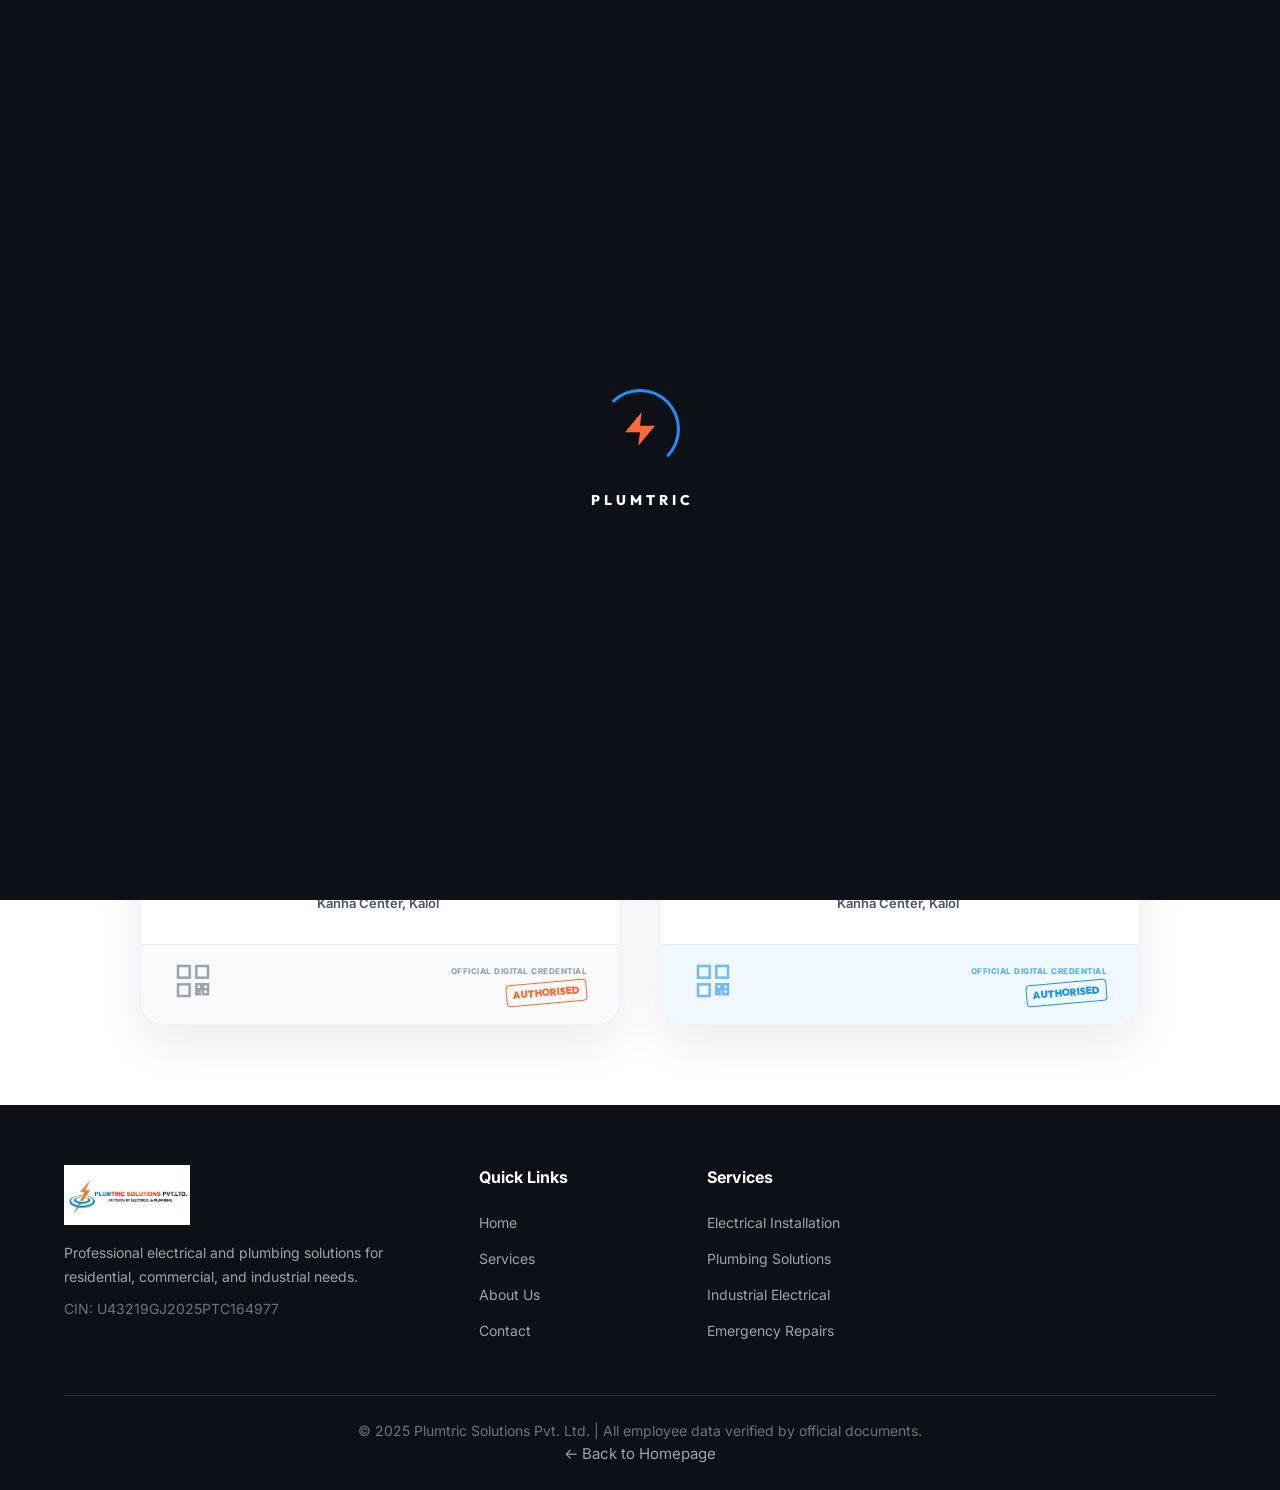
==== profiles.html @ e757a5fe "first commit" ====
<!DOCTYPE html>
<html lang="en">

<head>
    <meta charset="UTF-8">
    <meta name="viewport" content="width=device-width, initial-scale=1.0">
    <title>Team Digital Profiles | Plumtric Solutions Pvt. Ltd.</title>
    <link rel="preconnect" href="https://fonts.googleapis.com">
    <link rel="preconnect" href="https://fonts.gstatic.com" crossorigin>
    <link
        href="https://fonts.googleapis.com/css2?family=Inter:wght@300;400;500;600;700;800&family=Outfit:wght@400;500;600;700;800&display=swap"
        rel="stylesheet">
    <link rel="stylesheet" href="styles.css">
</head>

<body>
    <!-- Site Loader -->
    <div id="loader" class="loader-wrapper">
        <div class="loader-content">
            <div class="loader-circle"></div>
            <div class="loader-bolt">
                <svg width="40" height="40" viewBox="0 0 24 24" fill="currentColor">
                    <path d="M13 2L3 14h9l-1 8 10-12h-9l1-8z" />
                </svg>
            </div>
            <div class="loader-text">PLUMTRIC</div>
        </div>
    </div>

    <!-- Navigation -->
    <nav class="navbar" id="navbar">
        <div class="nav-container">
            <a href="index.html" class="nav-logo">
                <img src="img4.jpeg" alt="Plumtric Solutions Logo" class="logo-img">
            </a>
            <ul class="nav-menu" id="nav-menu">
                <li><a href="index.html#home" class="nav-link">Home</a></li>
                <li><a href="index.html#services" class="nav-link">Services</a></li>
                <li><a href="index.html#about" class="nav-link">About</a></li>
                <li><a href="profiles.html" class="nav-link active">Team</a></li>
                <li><a href="index.html#contact" class="nav-link">Contact</a></li>
            </ul>
            <a href="tel:+919316808696" class="nav-cta">
                <svg width="16" height="16" viewBox="0 0 24 24" fill="none" stroke="currentColor" stroke-width="2.5"
                    stroke-linecap="round" stroke-linejoin="round">
                    <path
                        d="M22 16.92v3a2 2 0 0 1-2.18 2 19.79 19.79 0 0 1-8.63-3.07 19.5 19.5 0 0 1-6-6 19.79 19.79 0 0 1-3.07-8.67A2 2 0 0 1 4.11 2h3a2 2 0 0 1 2 1.72 12.84 12.84 0 0 0 .7 2.81 2 2 0 0 1-.45 2.11L8.09 9.91a16 16 0 0 0 6 6l1.27-1.27a2 2 0 0 1 2.11-.45 12.84 12.84 0 0 0 2.81.7A2 2 0 0 1 22 16.92z">
                    </path>
                </svg>
                Call Now
            </a>
            <button class="nav-toggle" id="nav-toggle" aria-label="Toggle navigation">
                <span></span>
                <span></span>
                <span></span>
            </button>
        </div>
    </nav>

    <!-- Profile Header -->
    <section class="profiles-hero">
        <div class="container">
            <div class="section-header">
                <span class="section-tag">Trust & Excellence</span>
                <h1 class="section-title">Verified <span class="highlight">Expert</span> Profiles</h1>
                <p class="section-desc">Comprehensive digital credentials of our project leads and supervisors. Every
                    profile is backed by official certification and real-time site assignment.</p>
            </div>
        </div>
    </section>

    <!-- Profiles Content -->
    <section class="profiles-section">
        <div class="container">
            <div class="id-card-container">

                <!-- Digital ID Card 1: Bharat Bhai Solanki -->
                <div class="id-card" data-aos="fade-up">
                    <div class="id-card-header">
                        <div class="id-brand">
                            <img src="img4.jpeg" alt="Logo" class="id-logo">
                            <div class="id-brand-text">PLUMTRIC SOLUTIONS PVT. LTD.</div>
                        </div>
                        <div class="id-badge">VERIFIED LEAD</div>
                    </div>

                    <div class="id-card-body">
                        <div class="id-photo-area">
                            <div class="id-photo-placeholder">
                                <svg width="80" height="80" viewBox="0 0 24 24" fill="none" stroke="currentColor"
                                    stroke-width="1">
                                    <path d="M20 21v-2a4 4 0 0 0-4-4H8a4 4 0 0 0-4 4v2" />
                                    <circle cx="12" cy="7" r="4" />
                                </svg>
                            </div>
                            <div class="id-site-status">
                                <span class="pulse-dot"></span>
                                ON-SITE
                            </div>
                        </div>

                        <div class="id-details">
                            <div class="id-name">Bharat Bhai Solanki</div>
                            <div class="id-designation">ELECTRICAL PROJECTS SITE INCHARGE</div>

                            <div class="id-specs">
                                <div class="spec-row">
                                    <span class="spec-label">E.I No:</span>
                                    <span class="spec-value highlight-value">008/E02/SDM/09/25</span>
                                </div>
                                <div class="spec-row">
                                    <span class="spec-label">Contact:</span>
                                    <span class="spec-value">+91 99090 94999</span>
                                </div>
                                <div class="spec-row">
                                    <span class="spec-label">Address:</span>
                                    <span class="spec-value">125, Shivasish Park, Halol, 389350</span>
                                </div>
                                <div class="spec-row active-site-row">
                                    <span class="spec-label">Current Site:</span>
                                    <span class="spec-value">Kanha Center, Kalol</span>
                                </div>
                            </div>
                        </div>
                    </div>

                    <div class="id-card-footer">
                        <div class="id-qr-placeholder">
                            <svg width="40" height="40" viewBox="0 0 24 24" fill="none" stroke="currentColor"
                                stroke-width="1.5">
                                <rect x="3" y="3" width="7" height="7" />
                                <rect x="14" y="3" width="7" height="7" />
                                <rect x="3" y="14" width="7" height="7" />
                                <path d="M14 14h3v3h-3zM18 17h3v3h-3zM14 18h2v2h-2zM18 14h3v3h-3z" />
                            </svg>
                        </div>
                        <div class="id-auth">
                            <span class="auth-text">OFFICIAL DIGITAL CREDENTIAL</span>
                            <div class="auth-stamp">AUTHORISED</div>
                        </div>
                    </div>
                </div>

                <!-- Digital ID Card 2: Rajubhai Rathava -->
                <div class="id-card" data-aos="fade-up" data-aos-delay="100">
                    <div class="id-card-header header-blue">
                        <div class="id-brand">
                            <img src="img4.jpeg" alt="Logo" class="id-logo">
                            <div class="id-brand-text">PLUMTRIC SOLUTIONS PVT. LTD.</div>
                        </div>
                        <div class="id-badge badge-blue">CERTIFIED SUPERVISOR</div>
                    </div>

                    <div class="id-card-body">
                        <div class="id-photo-area">
                            <div class="id-photo-placeholder photo-blue">
                                <svg width="80" height="80" viewBox="0 0 24 24" fill="none" stroke="currentColor"
                                    stroke-width="1">
                                    <path d="M20 21v-2a4 4 0 0 0-4-4H8a4 4 0 0 0-4 4v2" />
                                    <circle cx="12" cy="7" r="4" />
                                </svg>
                            </div>
                            <div class="id-site-status status-blue">
                                <span class="pulse-dot"></span>
                                ON-SITE
                            </div>
                        </div>

                        <div class="id-details">
                            <div class="id-name">Rajubhai Rathava</div>
                            <div class="id-designation">ELECTRICAL SUPERVISOR</div>

                            <div class="id-specs">
                                <div class="spec-row">
                                    <span class="spec-label">E.I No:</span>
                                    <span class="spec-value highlight-value-blue">008/E03/GEP/01/26</span>
                                </div>
                                <div class="spec-row">
                                    <span class="spec-label">Contact:</span>
                                    <span class="spec-value">+91 90993 89085</span>
                                </div>
                                <div class="spec-row">
                                    <span class="spec-label">Address:</span>
                                    <span class="spec-value">Vavdi, DhanKuva, Halol, 389350</span>
                                </div>
                                <div class="spec-row active-site-row">
                                    <span class="spec-label">Current Site:</span>
                                    <span class="spec-value">Kanha Center, Kalol</span>
                                </div>
                            </div>
                        </div>
                    </div>

                    <div class="id-card-footer footer-blue">
                        <div class="id-qr-placeholder qr-blue">
                            <svg width="40" height="40" viewBox="0 0 24 24" fill="none" stroke="currentColor"
                                stroke-width="1.5">
                                <rect x="3" y="3" width="7" height="7" />
                                <rect x="14" y="3" width="7" height="7" />
                                <rect x="3" y="14" width="7" height="7" />
                                <path d="M14 14h3v3h-3zM18 17h3v3h-3zM14 18h2v2h-2zM18 14h3v3h-3z" />
                            </svg>
                        </div>
                        <div class="id-auth">
                            <span class="auth-text text-blue">OFFICIAL DIGITAL CREDENTIAL</span>
                            <div class="auth-stamp stamp-blue">AUTHORISED</div>
                        </div>
                    </div>
                </div>

            </div>
        </div>
    </section>

    <!-- Footer -->
    <footer class="footer">
        <div class="container">
            <div class="footer-content">
                <div class="footer-brand">
                    <img src="img1.jpeg" alt="Plumtric Solutions" class="footer-logo">
                    <p>Professional electrical and plumbing solutions for residential, commercial, and industrial needs.
                    </p>
                    <p class="footer-cin">CIN: U43219GJ2025PTC164977</p>
                </div>
                <div class="footer-links">
                    <h4>Quick Links</h4>
                    <ul>
                        <li><a href="index.html#home">Home</a></li>
                        <li><a href="index.html#services">Services</a></li>
                        <li><a href="index.html#about">About Us</a></li>
                        <li><a href="index.html#contact">Contact</a></li>
                    </ul>
                </div>
                <div class="footer-services">
                    <h4>Services</h4>
                    <ul>
                        <li><a href="index.html#services">Electrical Installation</a></li>
                        <li><a href="index.html#services">Plumbing Solutions</a></li>
                        <li><a href="index.html#services">Industrial Electrical</a></li>
                        <li><a href="index.html#services">Emergency Repairs</a></li>
                    </ul>
                </div>
            </div>
            <div class="footer-bottom">
                <p>© 2025 Plumtric Solutions Pvt. Ltd. | All employee data verified by official documents.</p>
                <div class="footer-back">
                    <a href="index.html">← Back to Homepage</a>
                </div>
            </div>
        </div>
    </footer>

    <script src="script.js"></script>
</body>

</html>
---- styles.css ----
/* ================================================
   PLUMTRIC SOLUTIONS - PROFESSIONAL LANDING PAGE
   Modern, Minimal, Premium Design
   ================================================ */

/* CSS Variables */
:root {
    /* Brand Colors */
    --primary-orange: #FF6B35;
    --primary-orange-dark: #E55A25;
    --primary-blue: #1E90FF;
    --primary-blue-dark: #0066CC;
    --primary-gradient: linear-gradient(135deg, #FF6B35 0%, #FF8C42 100%);
    --blue-gradient: linear-gradient(135deg, #1E90FF 0%, #00BFFF 100%);

    /* Neutral Colors */
    --dark: #0D1117;
    --dark-light: #161B22;
    --gray-900: #1F2937;
    --gray-800: #374151;
    --gray-700: #4B5563;
    --gray-600: #6B7280;
    --gray-400: #9CA3AF;
    --gray-200: #E5E7EB;
    --gray-100: #F3F4F6;
    --white: #FFFFFF;

    /* Typography */
    --font-primary: 'Outfit', sans-serif;
    --font-secondary: 'Inter', sans-serif;

    /* Spacing */
    --section-padding: clamp(60px, 10vw, 100px) 0;
    --container-padding: 0 clamp(16px, 5vw, 24px);

    /* Effects */
    --shadow-sm: 0 2px 4px rgba(0, 0, 0, 0.05);
    --shadow-md: 0 4px 20px rgba(0, 0, 0, 0.1);
    --shadow-lg: 0 10px 40px rgba(0, 0, 0, 0.15);
    --shadow-glow-orange: 0 0 40px rgba(255, 107, 53, 0.3);
    --shadow-glow-blue: 0 0 40px rgba(30, 144, 255, 0.3);

    /* Transitions */
    --transition-fast: 0.2s ease;
    --transition-normal: 0.3s ease;
    --transition-slow: 0.5s ease;

    /* Border Radius */
    --radius-sm: 8px;
    --radius-md: 12px;
    --radius-lg: 20px;
    --radius-xl: 30px;
}

/* Reset & Base */
*,
*::before,
*::after {
    margin: 0;
    padding: 0;
    box-sizing: border-box;
}

html {
    scroll-behavior: smooth;
    scroll-padding-top: 90px;
}

body {
    font-family: var(--font-secondary);
    font-size: clamp(15px, 1.1vw, 16px);
    line-height: 1.6;
    color: var(--gray-800);
    background-color: var(--white);
    overflow-x: hidden;
}

a {
    text-decoration: none;
    color: inherit;
    transition: var(--transition-normal);
}

ul {
    list-style: none;
}

img {
    max-width: 100%;
    height: auto;
    display: block;
}

.container {
    max-width: 1200px;
    margin: 0 auto;
    padding: var(--container-padding);
}

/* ================================================
   NAVIGATION
   ================================================ */
.navbar {
    position: fixed;
    top: 0;
    left: 0;
    right: 0;
    z-index: 1000;
    padding: clamp(12px, 2vw, 20px) 0;
    background: rgba(255, 255, 255, 0.85);
    backdrop-filter: blur(20px);
    -webkit-backdrop-filter: blur(20px);
    border-bottom: 1px solid rgba(0, 0, 0, 0.05);
    transition: all 0.4s cubic-bezier(0.4, 0, 0.2, 1);
}

.navbar.scrolled {
    padding: 10px 0;
    background: rgba(255, 255, 255, 0.98);
    box-shadow: var(--shadow-md);
}

.nav-container {
    max-width: 1200px;
    margin: 0 auto;
    padding: 0 clamp(16px, 4vw, 32px);
    display: flex;
    align-items: center;
    justify-content: space-between;
}

.nav-logo {
    display: flex;
    align-items: center;
    z-index: 1001;
    /* Stay above mobile menu */
}

.logo-img {
    height: clamp(32px, 5vw, 48px);
    width: auto;
    object-fit: contain;
    transition: var(--transition-normal);
}

.nav-menu {
    display: flex;
    align-items: center;
    gap: 4px;
}

.nav-link {
    padding: 8px 18px;
    font-weight: 500;
    font-size: 15px;
    color: var(--gray-700);
    border-radius: var(--radius-xl);
    transition: all 0.3s ease;
    position: relative;
}

.nav-link:hover,
.nav-link.active {
    color: var(--primary-orange);
    background: rgba(255, 107, 53, 0.08);
}

.nav-cta {
    display: flex;
    align-items: center;
    gap: 8px;
    padding: 12px 24px;
    background: var(--primary-gradient);
    color: var(--white);
    font-weight: 600;
    font-size: 14px;
    border-radius: var(--radius-xl);
    box-shadow: var(--shadow-glow-orange);
    transition: all 0.3s cubic-bezier(0.4, 0, 0.2, 1);
}

.nav-cta:hover {
    transform: translateY(-2px);
    box-shadow: 0 10px 25px rgba(255, 107, 53, 0.4);
}

.nav-toggle {
    display: none;
    flex-direction: column;
    justify-content: center;
    align-items: center;
    width: 40px;
    height: 40px;
    background: var(--gray-100);
    border: none;
    border-radius: var(--radius-sm);
    cursor: pointer;
    z-index: 1001;
    transition: var(--transition-normal);
}

.nav-toggle span {
    width: 20px;
    height: 2px;
    background: var(--gray-800);
    margin: 2.5px 0;
    border-radius: 2px;
    transition: all 0.3s ease;
}

/* ================================================
   HERO SECTION
   ================================================ */
.hero {
    position: relative;
    min-height: clamp(600px, 90vh, 1000px);
    display: flex;
    align-items: center;
    padding: clamp(100px, 15vh, 160px) 0 clamp(60px, 10vh, 100px);
    background: linear-gradient(135deg, #FAFBFC 0%, #F0F4F8 50%, #E8EEF4 100%);
    overflow: hidden;
}

.hero-bg-overlay {
    position: absolute;
    top: 0;
    left: 0;
    right: 0;
    bottom: 0;
    background:
        radial-gradient(circle at 20% 50%, rgba(255, 107, 53, 0.08) 0%, transparent 50%),
        radial-gradient(circle at 80% 30%, rgba(30, 144, 255, 0.08) 0%, transparent 50%);
    pointer-events: none;
}

.hero-particles {
    position: absolute;
    top: 0;
    left: 0;
    right: 0;
    bottom: 0;
    pointer-events: none;
}

.hero-content {
    position: relative;
    flex: 1;
    max-width: 600px;
    padding: 0 24px;
    z-index: 2;
}

.hero-badge {
    display: inline-flex;
    align-items: center;
    gap: 8px;
    padding: 8px 16px;
    background: rgba(255, 107, 53, 0.1);
    color: var(--primary-orange);
    font-size: 13px;
    font-weight: 600;
    border-radius: var(--radius-xl);
    margin-bottom: 24px;
    animation: fadeInUp 0.6s ease;
}

.badge-icon {
    font-size: 16px;
}

.hero-title {
    font-family: var(--font-primary);
    font-size: clamp(2.2rem, 6vw, 4rem);
    font-weight: 800;
    line-height: 1.1;
    color: var(--gray-900);
    margin-bottom: clamp(16px, 3vw, 24px);
    animation: fadeInUp 0.6s ease 0.1s backwards;
}

.title-gradient {
    background: var(--primary-gradient);
    -webkit-background-clip: text;
    -webkit-text-fill-color: transparent;
    background-clip: text;
}

.title-gradient-blue {
    background: var(--blue-gradient);
    -webkit-background-clip: text;
    -webkit-text-fill-color: transparent;
    background-clip: text;
}

.hero-subtitle {
    font-size: clamp(16px, 1.8vw, 18px);
    color: var(--gray-600);
    margin-bottom: clamp(24px, 4vw, 32px);
    animation: fadeInUp 0.6s ease 0.2s backwards;
}

.hero-cta-group {
    display: flex;
    flex-wrap: wrap;
    gap: 16px;
    margin-bottom: 48px;
    animation: fadeInUp 0.6s ease 0.3s backwards;
}

/* Buttons */
.btn {
    display: inline-flex;
    align-items: center;
    justify-content: center;
    gap: 10px;
    padding: 16px 32px;
    font-family: var(--font-secondary);
    font-size: 15px;
    font-weight: 600;
    border-radius: var(--radius-xl);
    border: none;
    cursor: pointer;
    transition: var(--transition-normal);
    position: relative;
    overflow: hidden;
}

.btn-primary {
    background: var(--primary-gradient);
    color: var(--white);
    box-shadow: var(--shadow-glow-orange);
}

.btn-primary:hover {
    transform: translateY(-3px);
    box-shadow: 0 12px 40px rgba(255, 107, 53, 0.4);
}

.btn-secondary {
    background: var(--white);
    color: var(--gray-800);
    border: 2px solid var(--gray-200);
    position: relative;
}

.btn-secondary:hover {
    border-color: var(--primary-orange);
    color: var(--primary-orange);
}

.pulse-ring {
    position: absolute;
    left: 16px;
    width: 10px;
    height: 10px;
    background: #22C55E;
    border-radius: 50%;
}

.pulse-ring::before {
    content: '';
    position: absolute;
    inset: -4px;
    border: 2px solid #22C55E;
    border-radius: 50%;
    animation: pulse 2s infinite;
}

.btn-arrow {
    transition: var(--transition-normal);
}

.btn:hover .btn-arrow {
    transform: translateX(4px);
}

.btn-white {
    background: var(--white);
    color: var(--gray-900);
    font-weight: 600;
}

.btn-white:hover {
    background: var(--gray-100);
    transform: translateY(-2px);
}

.btn-whatsapp {
    background: #25D366;
    color: var(--white);
}

.btn-whatsapp:hover {
    background: #20BD5A;
    transform: translateY(-2px);
}

.btn-full {
    width: 100%;
}

/* Hero Stats */
.hero-stats {
    display: flex;
    align-items: center;
    gap: 24px;
    animation: fadeInUp 0.6s ease 0.4s backwards;
}

.stat-item {
    text-align: center;
}

.stat-number {
    display: block;
    font-family: var(--font-primary);
    font-size: 32px;
    font-weight: 700;
    color: var(--gray-900);
}

.stat-label {
    display: block;
    font-size: 13px;
    color: var(--gray-600);
    margin-top: 4px;
}

.stat-divider {
    width: 1px;
    height: 40px;
    background: var(--gray-300);
}

/* Hero Visual */
.hero-visual {
    position: relative;
    flex: 1;
    display: flex;
    justify-content: center;
    align-items: center;
    padding: 0 24px;
    z-index: 2;
}

.hero-image-wrapper {
    position: relative;
    border-radius: var(--radius-lg);
    overflow: hidden;
    box-shadow: var(--shadow-lg);
    animation: fadeInRight 0.8s ease 0.3s backwards;
}

.hero-image {
    width: 100%;
    max-width: 500px;
    border-radius: var(--radius-lg);
}

.floating-card {
    position: absolute;
    display: flex;
    align-items: center;
    gap: 10px;
    padding: 12px 20px;
    background: var(--white);
    border-radius: var(--radius-md);
    box-shadow: var(--shadow-lg);
    font-size: 14px;
    font-weight: 600;
    color: var(--gray-800);
    animation: float 3s ease-in-out infinite;
}

.floating-card.card-1 {
    top: 20%;
    left: -40px;
    animation-delay: 0s;
}

.floating-card.card-2 {
    bottom: 20%;
    right: -40px;
    animation-delay: 1.5s;
}

.card-icon {
    font-size: 20px;
}

/* Scroll Indicator */
.scroll-indicator {
    position: absolute;
    bottom: 40px;
    left: 50%;
    transform: translateX(-50%);
    display: flex;
    flex-direction: column;
    align-items: center;
    gap: 8px;
    font-size: 12px;
    color: var(--gray-500);
    text-transform: uppercase;
    letter-spacing: 2px;
    animation: bounce 2s infinite;
}

.scroll-line {
    width: 1px;
    height: 30px;
    background: linear-gradient(to bottom, var(--gray-400), transparent);
}

/* ================================================
   SECTIONS COMMON
   ================================================ */
.section-header {
    text-align: center;
    max-width: 600px;
    margin: 0 auto 60px;
}

.section-tag {
    display: inline-block;
    padding: 8px 16px;
    background: rgba(255, 107, 53, 0.1);
    color: var(--primary-orange);
    font-size: 13px;
    font-weight: 600;
    border-radius: var(--radius-xl);
    margin-bottom: 16px;
}

.section-title {
    font-family: var(--font-primary);
    font-size: clamp(1.8rem, 5vw, 2.75rem);
    font-weight: 700;
    color: var(--gray-900);
    margin-bottom: clamp(12px, 2vw, 16px);
}

.highlight {
    background: var(--primary-gradient);
    -webkit-background-clip: text;
    -webkit-text-fill-color: transparent;
    background-clip: text;
}

.highlight-blue {
    background: var(--blue-gradient);
    -webkit-background-clip: text;
    -webkit-text-fill-color: transparent;
    background-clip: text;
}

.section-desc {
    font-size: 17px;
    color: var(--gray-600);
}

/* ================================================
   SERVICES SECTION
   ================================================ */
.services {
    padding: var(--section-padding);
    background: var(--white);
}

.services-grid {
    display: grid;
    grid-template-columns: repeat(auto-fit, minmax(clamp(280px, 30vw, 340px), 1fr));
    gap: clamp(16px, 3vw, 24px);
}

.service-card {
    padding: 32px;
    background: var(--white);
    border: 1px solid var(--gray-200);
    border-radius: var(--radius-lg);
    transition: var(--transition-normal);
    position: relative;
    overflow: hidden;
}

.service-card::before {
    content: '';
    position: absolute;
    top: 0;
    left: 0;
    right: 0;
    height: 4px;
    background: var(--primary-gradient);
    transform: scaleX(0);
    transform-origin: left;
    transition: var(--transition-normal);
}

.service-card:hover {
    transform: translateY(-8px);
    box-shadow: var(--shadow-lg);
    border-color: transparent;
}

.service-card:hover::before {
    transform: scaleX(1);
}

.service-icon {
    width: 70px;
    height: 70px;
    display: flex;
    align-items: center;
    justify-content: center;
    border-radius: var(--radius-md);
    margin-bottom: 24px;
}

.service-icon.electrical {
    background: linear-gradient(135deg, rgba(255, 107, 53, 0.15), rgba(255, 140, 66, 0.1));
    color: var(--primary-orange);
}

.service-icon.plumbing {
    background: linear-gradient(135deg, rgba(30, 144, 255, 0.15), rgba(0, 191, 255, 0.1));
    color: var(--primary-blue);
}

.service-card h3 {
    font-family: var(--font-primary);
    font-size: 22px;
    font-weight: 700;
    color: var(--gray-900);
    margin-bottom: 12px;
}

.service-card>p {
    font-size: 15px;
    color: var(--gray-600);
    margin-bottom: 20px;
}

.service-features {
    padding-top: 16px;
    border-top: 1px solid var(--gray-200);
}

.service-features li {
    position: relative;
    padding-left: 24px;
    font-size: 14px;
    color: var(--gray-700);
    margin-bottom: 8px;
}

.service-features li::before {
    content: '✓';
    position: absolute;
    left: 0;
    color: #22C55E;
    font-weight: 700;
}

/* ================================================
   ABOUT SECTION
   ================================================ */
.about {
    padding: var(--section-padding);
    background: linear-gradient(135deg, #F8FAFC 0%, #F1F5F9 100%);
}

.about-grid {
    display: grid;
    grid-template-columns: repeat(auto-fit, minmax(clamp(300px, 45vw, 600px), 1fr));
    gap: clamp(40px, 8vw, 80px);
    align-items: center;
}

.about-content .section-tag,
.about-content .section-title {
    text-align: left;
}

.about-text {
    font-size: 16px;
    color: var(--gray-600);
    margin-bottom: 32px;
}

.about-features {
    display: grid;
    grid-template-columns: 1fr 1fr;
    gap: 20px;
    margin-bottom: 32px;
}

.feature {
    display: flex;
    gap: 16px;
    padding: 16px;
    background: var(--white);
    border-radius: var(--radius-md);
    box-shadow: var(--shadow-sm);
    transition: var(--transition-normal);
}

.feature:hover {
    transform: translateY(-4px);
    box-shadow: var(--shadow-md);
}

.feature-icon {
    font-size: 28px;
    flex-shrink: 0;
}

.feature-text h4 {
    font-size: 15px;
    font-weight: 700;
    color: var(--gray-900);
    margin-bottom: 4px;
}

.feature-text p {
    font-size: 13px;
    color: var(--gray-600);
}

.about-visual {
    position: relative;
}

.about-image-wrapper {
    position: relative;
    border-radius: var(--radius-lg);
    overflow: hidden;
    box-shadow: var(--shadow-lg);
}

.about-image {
    width: 100%;
    border-radius: var(--radius-lg);
}

.experience-badge {
    position: absolute;
    bottom: -20px;
    left: -20px;
    display: flex;
    flex-direction: column;
    align-items: center;
    justify-content: center;
    width: 120px;
    height: 120px;
    background: var(--primary-gradient);
    color: var(--white);
    border-radius: 50%;
    box-shadow: var(--shadow-glow-orange);
    text-align: center;
}

.exp-number {
    font-family: var(--font-primary);
    font-size: 36px;
    font-weight: 800;
    line-height: 1;
}

.exp-text {
    font-size: 12px;
    font-weight: 500;
    line-height: 1.3;
    margin-top: 4px;
}

/* ================================================
   WHY US SECTION
   ================================================ */
.why-us {
    padding: var(--section-padding);
    background: var(--dark);
    color: var(--white);
}

.why-us .section-tag {
    background: rgba(255, 107, 53, 0.2);
}

.why-us .section-title {
    color: var(--white);
}

.why-us .section-desc {
    color: var(--gray-400);
}

.why-us-grid {
    display: grid;
    grid-template-columns: repeat(auto-fit, minmax(clamp(240px, 20vw, 260px), 1fr));
    gap: clamp(16px, 3vw, 24px);
}

.why-card {
    padding: 32px;
    background: rgba(255, 255, 255, 0.05);
    border: 1px solid rgba(255, 255, 255, 0.1);
    border-radius: var(--radius-lg);
    transition: var(--transition-normal);
}

.why-card:hover {
    background: rgba(255, 255, 255, 0.08);
    border-color: rgba(255, 107, 53, 0.3);
    transform: translateY(-4px);
}

.why-number {
    font-family: var(--font-primary);
    font-size: 48px;
    font-weight: 800;
    background: var(--primary-gradient);
    -webkit-background-clip: text;
    -webkit-text-fill-color: transparent;
    background-clip: text;
    margin-bottom: 16px;
}

.why-card h3 {
    font-size: 20px;
    font-weight: 700;
    margin-bottom: 12px;
}

.why-card p {
    font-size: 15px;
    color: var(--gray-400);
    line-height: 1.7;
}

/* ================================================
   CTA SECTION
   ================================================ */
.cta-section {
    padding: 80px 0;
    background: var(--primary-gradient);
    text-align: center;
}

.cta-content h2 {
    font-family: var(--font-primary);
    font-size: clamp(1.75rem, 3vw, 2.5rem);
    font-weight: 700;
    color: var(--white);
    margin-bottom: 12px;
}

.cta-content p {
    font-size: 18px;
    color: rgba(255, 255, 255, 0.9);
    margin-bottom: 32px;
}

.cta-buttons {
    display: flex;
    flex-wrap: wrap;
    gap: 16px;
    justify-content: center;
}

/* ================================================
   CONTACT SECTION
   ================================================ */
.contact {
    padding: var(--section-padding);
    background: var(--white);
}

.contact-grid {
    display: grid;
    grid-template-columns: 1fr 1fr;
    gap: 60px;
    align-items: start;
}

.contact-info .section-tag,
.contact-info .section-title {
    text-align: left;
}

.contact-text {
    font-size: 16px;
    color: var(--gray-600);
    margin-bottom: 32px;
}

.contact-details {
    display: flex;
    flex-direction: column;
    gap: 20px;
    margin-bottom: 32px;
}

.contact-item {
    display: flex;
    gap: 16px;
    align-items: flex-start;
}

.contact-icon {
    font-size: 24px;
    width: 50px;
    height: 50px;
    display: flex;
    align-items: center;
    justify-content: center;
    background: linear-gradient(135deg, rgba(255, 107, 53, 0.1), rgba(255, 140, 66, 0.05));
    border-radius: var(--radius-md);
    flex-shrink: 0;
}

.contact-item h4 {
    font-size: 14px;
    font-weight: 700;
    color: var(--gray-900);
    margin-bottom: 4px;
}

.contact-item p,
.contact-item a {
    font-size: 15px;
    color: var(--gray-600);
}

.contact-item a:hover {
    color: var(--primary-orange);
}

.company-badge {
    border-radius: var(--radius-md);
    overflow: hidden;
    box-shadow: var(--shadow-lg);
    background: var(--white);
    display: flex;
    justify-content: center;
    align-items: center;
    border: 1px solid var(--gray-200);
    max-width: 100%;
}

.company-card-img {
    width: 100%;
    height: auto;
    display: block;
    object-fit: contain;
    transition: var(--transition-normal);
}

.company-badge:hover .company-card-img {
    transform: scale(1.02);
}

/* Contact Form */
.contact-form-wrapper {
    padding: 40px;
    background: linear-gradient(135deg, #F8FAFC 0%, #F1F5F9 100%);
    border-radius: var(--radius-lg);
    border: 1px solid var(--gray-200);
}

.contact-form h3 {
    font-family: var(--font-primary);
    font-size: 24px;
    font-weight: 700;
    color: var(--gray-900);
    margin-bottom: 24px;
}

.form-group {
    margin-bottom: 20px;
}

.form-group input,
.form-group select,
.form-group textarea {
    width: 100%;
    padding: 16px 20px;
    font-family: var(--font-secondary);
    font-size: 15px;
    color: var(--gray-800);
    background: var(--white);
    border: 1px solid var(--gray-300);
    border-radius: var(--radius-md);
    transition: var(--transition-normal);
}

.form-group input:focus,
.form-group select:focus,
.form-group textarea:focus {
    outline: none;
    border-color: var(--primary-orange);
    box-shadow: 0 0 0 4px rgba(255, 107, 53, 0.1);
}

.form-group input::placeholder,
.form-group textarea::placeholder {
    color: var(--gray-500);
}

.form-group select {
    cursor: pointer;
    appearance: none;
    background-image: url("data:image/svg+xml,%3Csvg xmlns='http://www.w3.org/2000/svg' width='12' height='12' viewBox='0 0 12 12'%3E%3Cpath fill='%236B7280' d='M6 8L1 3h10z'/%3E%3C/svg%3E");
    background-repeat: no-repeat;
    background-position: right 16px center;
}

.form-group textarea {
    resize: vertical;
    min-height: 120px;
}

/* ================================================
   FOOTER
   ================================================ */
.footer {
    padding: 60px 0 0;
    background: var(--dark);
    color: var(--gray-400);
}

.footer-content {
    display: grid;
    grid-template-columns: 2fr 1fr 1fr 1.5fr;
    gap: 40px;
    padding-bottom: 40px;
    border-bottom: 1px solid rgba(255, 255, 255, 0.1);
}

.footer-logo {
    height: 60px;
    width: auto;
    margin-bottom: 16px;
}

.footer-brand p {
    font-size: 14px;
    line-height: 1.7;
    margin-bottom: 8px;
}

.footer-cin {
    font-size: 12px;
    color: var(--gray-600);
}

.footer-links h4,
.footer-services h4,
.footer-contact h4 {
    font-size: 16px;
    font-weight: 700;
    color: var(--white);
    margin-bottom: 20px;
}

.footer-links ul li,
.footer-services ul li {
    margin-bottom: 12px;
}

.footer-links a,
.footer-services a {
    font-size: 14px;
    color: var(--gray-400);
    transition: var(--transition-normal);
}

.footer-links a:hover,
.footer-services a:hover {
    color: var(--primary-orange);
}

.footer-contact p {
    font-size: 14px;
    margin-bottom: 12px;
}

.footer-contact a {
    color: var(--gray-400);
}

.footer-contact a:hover {
    color: var(--primary-orange);
}

.footer-bottom {
    padding: 24px 0;
    text-align: center;
}

.footer-bottom p {
    font-size: 14px;
    color: var(--gray-600);
}

/* ================================================
   MOBILE CALL BUTTON
   ================================================ */
.mobile-call-btn {
    position: fixed;
    bottom: 24px;
    right: 24px;
    width: 60px;
    height: 60px;
    background: var(--primary-gradient);
    color: var(--white);
    font-size: 24px;
    border-radius: 50%;
    display: flex;
    align-items: center;
    justify-content: center;
    box-shadow: var(--shadow-glow-orange);
    z-index: 999;
    transition: var(--transition-normal);
}

.mobile-call-btn:hover {
    transform: scale(1.1);
}

.call-pulse {
    position: absolute;
    inset: -6px;
    border: 2px solid var(--primary-orange);
    border-radius: 50%;
    animation: pulse 2s infinite;
}

/* ================================================
   ANIMATIONS
   ================================================ */
@keyframes fadeInUp {
    from {
        opacity: 0;
        transform: translateY(30px);
    }

    to {
        opacity: 1;
        transform: translateY(0);
    }
}

@keyframes fadeInRight {
    from {
        opacity: 0;
        transform: translateX(30px);
    }

    to {
        opacity: 1;
        transform: translateX(0);
    }
}

@keyframes float {

    0%,
    100% {
        transform: translateY(0);
    }

    50% {
        transform: translateY(-12px);
    }
}

@keyframes pulse {
    0% {
        transform: scale(1);
        opacity: 1;
    }

    100% {
        transform: scale(1.5);
        opacity: 0;
    }
}

@keyframes bounce {

    0%,
    20%,
    50%,
    80%,
    100% {
        transform: translateX(-50%) translateY(0);
    }

    40% {
        transform: translateX(-50%) translateY(-10px);
    }

    60% {
        transform: translateX(-50%) translateY(-5px);
    }
}

/* ================================================
   SITE LOADER
   ================================================ */
.loader-wrapper {
    position: fixed;
    top: 0;
    left: 0;
    width: 100%;
    height: 100%;
    background: var(--dark);
    display: flex;
    justify-content: center;
    align-items: center;
    z-index: 9999;
    transition: opacity 0.8s cubic-bezier(0.77, 0, 0.175, 1), visibility 0.8s;
}

.loader-wrapper.fade-out {
    opacity: 0;
    visibility: hidden;
}

.loader-content {
    position: relative;
    display: flex;
    flex-direction: column;
    align-items: center;
    gap: 20px;
}

.loader-circle {
    width: 80px;
    height: 80px;
    border: 3px solid transparent;
    border-top: 3px solid var(--primary-blue);
    border-right: 3px solid var(--primary-blue);
    border-radius: 50%;
    animation: loader-spin 1s linear infinite;
}

.loader-bolt {
    position: absolute;
    top: 20px;
    color: var(--primary-orange);
    animation: loader-pulse 1.5s ease-in-out infinite;
}

.loader-text {
    font-family: var(--font-primary);
    font-size: 14px;
    font-weight: 800;
    letter-spacing: 4px;
    color: var(--white);
    text-indent: 4px;
    /* offset the last letter's spacing */
}

@keyframes loader-spin {
    to {
        transform: rotate(360deg);
    }
}

@keyframes loader-pulse {

    0%,
    100% {
        transform: scale(1);
        opacity: 1;
        filter: drop-shadow(0 0 5px var(--primary-orange));
    }

    50% {
        transform: scale(1.15);
        opacity: 0.8;
        filter: drop_shadow(0 0 15px var(--primary-orange));
    }
}

/* ================================================
   PROFILES PAGE & DIGITAL ID CARDS
   ================================================ */
.profiles-hero {
    padding: clamp(120px, 15vh, 160px) 0 60px;
    background: linear-gradient(135deg, #F8FAFC 0%, #F1F5F9 100%);
    text-align: center;
}

.profiles-section {
    padding: 80px 0;
    background: var(--white);
}

.id-card-container {
    display: grid;
    grid-template-columns: repeat(auto-fit, minmax(350px, 1fr));
    gap: 40px;
    max-width: 1000px;
    margin: 0 auto;
}

.id-card {
    background: var(--white);
    border-radius: 24px;
    overflow: hidden;
    box-shadow: 0 20px 50px rgba(0, 0, 0, 0.08);
    border: 1px solid rgba(0, 0, 0, 0.05);
    transition: all 0.4s cubic-bezier(0.4, 0, 0.2, 1);
    position: relative;
}

.id-card:hover {
    transform: translateY(-12px);
    box-shadow: 0 30px 60px rgba(0, 0, 0, 0.12);
}

.id-card-header {
    background: var(--primary-orange);
    padding: 20px 24px;
    display: flex;
    justify-content: space-between;
    align-items: center;
    color: var(--white);
}

.id-card-header.header-blue {
    background: var(--primary-blue);
}

.id-brand {
    display: flex;
    align-items: center;
    gap: 12px;
}

.id-logo {
    height: 28px;
    width: auto;
    filter: brightness(0) invert(1);
}

.id-brand-text {
    font-family: var(--font-primary);
    font-size: 11px;
    font-weight: 800;
    letter-spacing: 1px;
}

.id-badge {
    font-size: 10px;
    font-weight: 700;
    padding: 4px 10px;
    background: rgba(255, 255, 255, 0.2);
    border-radius: 4px;
    letter-spacing: 0.5px;
}

.id-card-body {
    padding: 32px;
    display: flex;
    gap: 24px;
}

.id-photo-area {
    flex-shrink: 0;
    text-align: center;
}

.id-photo-placeholder {
    width: 120px;
    height: 140px;
    background: #F1F5F9;
    border-radius: 12px;
    display: flex;
    justify-content: center;
    align-items: center;
    color: var(--gray-400);
    border: 1px solid var(--gray-200);
    margin-bottom: 12px;
}

.id-photo-placeholder.photo-blue {
    background: #E0F2FE;
    color: var(--primary-blue);
    border-color: #BAE6FD;
}

.id-site-status {
    display: inline-flex;
    align-items: center;
    gap: 6px;
    font-size: 10px;
    font-weight: 800;
    color: #059669;
    background: #ECFDF5;
    padding: 4px 8px;
    border-radius: 4px;
}

.id-site-status.status-blue {
    color: var(--primary-blue-dark);
    background: #F0F9FF;
}

.pulse-dot {
    width: 6px;
    height: 6px;
    background: currentColor;
    border-radius: 50%;
    animation: simple-pulse 2s infinite;
}

@keyframes simple-pulse {
    0% {
        transform: scale(1);
        opacity: 1;
    }

    50% {
        transform: scale(1.5);
        opacity: 0.5;
    }

    100% {
        transform: scale(1);
        opacity: 1;
    }
}

.id-details {
    flex-grow: 1;
}

.id-name {
    font-family: var(--font-primary);
    font-size: 20px;
    font-weight: 800;
    color: var(--gray-900);
    margin-bottom: 4px;
    line-height: 1.2;
}

.id-designation {
    font-size: 11px;
    font-weight: 700;
    color: var(--gray-500);
    margin-bottom: 20px;
    letter-spacing: 0.5px;
    text-transform: uppercase;
}

.id-specs {
    display: flex;
    flex-direction: column;
    gap: 12px;
}

.spec-row {
    display: flex;
    flex-direction: column;
    gap: 2px;
}

.spec-label {
    font-size: 10px;
    font-weight: 700;
    color: var(--gray-400);
    text-transform: uppercase;
    letter-spacing: 0.5px;
}

.spec-value {
    font-size: 13px;
    font-weight: 600;
    color: var(--gray-700);
    line-height: 1.4;
}

.highlight-value {
    color: var(--primary-orange-dark);
}

.highlight-value-blue {
    color: var(--primary-blue-dark);
}

.active-site-row {
    padding-top: 8px;
    border-top: 1px dashed var(--gray-200);
}

.id-card-footer {
    padding: 16px 32px;
    background: #F8FAFC;
    border-top: 1px solid rgba(0, 0, 0, 0.05);
    display: flex;
    justify-content: space-between;
    align-items: center;
}

.id-card-footer.footer-blue {
    background: #F0F9FF;
}

.id-qr-placeholder {
    color: var(--gray-400);
}

.qr-blue {
    color: var(--primary-blue);
    opacity: 0.6;
}

.id-auth {
    text-align: right;
}

.auth-text {
    display: block;
    font-size: 8px;
    font-weight: 800;
    color: var(--gray-400);
    letter-spacing: 0.5px;
    margin-bottom: 2px;
}

.text-blue {
    color: var(--primary-blue);
    opacity: 0.7;
}

.auth-stamp {
    font-family: var(--font-primary);
    font-size: 10px;
    font-weight: 900;
    color: var(--primary-orange);
    border: 1.5px solid var(--primary-orange);
    padding: 2px 6px;
    display: inline-block;
    border-radius: 4px;
    transform: rotate(-5deg);
}

.stamp-blue {
    color: var(--primary-blue);
    border-color: var(--primary-blue);
}

/* Profiles Responsive */
@media (max-width: 768px) {
    .id-card-body {
        flex-direction: column;
        align-items: center;
        text-align: center;
    }

    .id-specs {
        align-items: center;
    }

    .spec-row {
        align-items: center;
    }
}

/* ================================================
   RESPONSIVE DESIGN
   ================================================ */
@media (max-width: 1024px) {
    .hero {
        flex-direction: column;
        padding: clamp(100px, 12vh, 140px) 0 40px;
        text-align: center;
        overflow: hidden;
    }

    .hero-content {
        max-width: 100%;
        text-align: center;
        margin-bottom: clamp(24px, 5vw, 40px);
    }

    .hero-cta-group {
        justify-content: center;
    }

    .hero-stats {
        justify-content: center;
    }

    .hero-visual {
        width: 100%;
        max-width: 500px;
        margin: 0 auto;
    }

    .floating-card {
        display: none;
        /* Hide floating cards on smaller screens to prevent overlap/overflow */
    }

    .about-grid {
        grid-template-columns: 1fr;
        gap: 40px;
    }

    .about-content .section-tag,
    .about-content .section-title {
        text-align: center;
    }

    .about-text {
        text-align: center;
    }

    .about-visual {
        order: -1;
    }

    .experience-badge {
        bottom: auto;
        top: -20px;
        right: -10px;
        left: auto;
    }

    .contact-grid {
        grid-template-columns: 1fr;
        gap: 32px;
    }

    .contact-info .section-tag,
    .contact-info .section-title {
        text-align: center;
    }

    .contact-text {
        text-align: center;
    }

    .footer-content {
        grid-template-columns: 1fr 1fr;
    }
}

@media (max-width: 991px) {
    .navbar {
        padding: 12px 0;
    }

    .nav-menu {
        position: fixed;
        top: 0;
        right: 0;
        width: 300px;
        height: 100vh;
        background: var(--white);
        flex-direction: column;
        justify-content: center;
        padding: 80px 40px;
        box-shadow: -10px 0 30px rgba(0, 0, 0, 0.1);
        transform: translateX(100%);
        visibility: hidden;
        transition: all 0.5s cubic-bezier(0.77, 0, 0.175, 1);
        z-index: 1000;
    }

    .nav-menu.active {
        transform: translateX(0);
        visibility: visible;
    }

    .nav-link {
        width: 100%;
        padding: 15px 0;
        font-size: 18px;
        font-weight: 600;
        border-radius: 0;
    }

    .nav-link:hover,
    .nav-link.active {
        background: transparent;
        padding-left: 10px;
    }

    .nav-cta {
        display: none;
    }

    .nav-toggle {
        display: flex;
    }

    .nav-toggle.active span:nth-child(1) {
        transform: rotate(45deg) translate(4px, 4px);
    }

    .nav-toggle.active span:nth-child(2) {
        opacity: 0;
        transform: translateX(-10px);
    }

    .nav-toggle.active span:nth-child(3) {
        transform: rotate(-45deg) translate(4px, -4px);
    }

    .mobile-menu-overlay {
        position: fixed;
        top: 0;
        left: 0;
        width: 100%;
        height: 100vh;
        background: rgba(13, 17, 23, 0.4);
        backdrop-filter: blur(4px);
        opacity: 0;
        visibility: hidden;
        transition: all 0.4s ease;
        z-index: 999;
    }

    .mobile-menu-overlay.active {
        opacity: 1;
        visibility: visible;
    }

    .hero-stats {
        flex-direction: column;
        gap: 16px;
    }

    .stat-divider {
        width: 60px;
        height: 1px;
    }

    .services-grid {
        grid-template-columns: 1fr;
        gap: 16px;
    }

    .about-features {
        grid-template-columns: 1fr;
        gap: 12px;
    }

    .footer-content {
        grid-template-columns: 1fr;
        text-align: center;
    }

    .footer-brand {
        display: flex;
        flex-direction: column;
        align-items: center;
    }

    .scroll-indicator {
        display: none;
    }
}

@media (max-width: 480px) {
    .hero-cta-group {
        flex-direction: column;
        width: 100%;
        gap: 12px;
    }

    .btn {
        width: 100%;
        justify-content: center;
    }

    .section-title {
        font-size: 1.75rem;
    }

    .service-card {
        padding: 24px;
    }

    .contact-form-wrapper {
        padding: 24px;
    }

    .cta-buttons {
        flex-direction: column;
    }
}
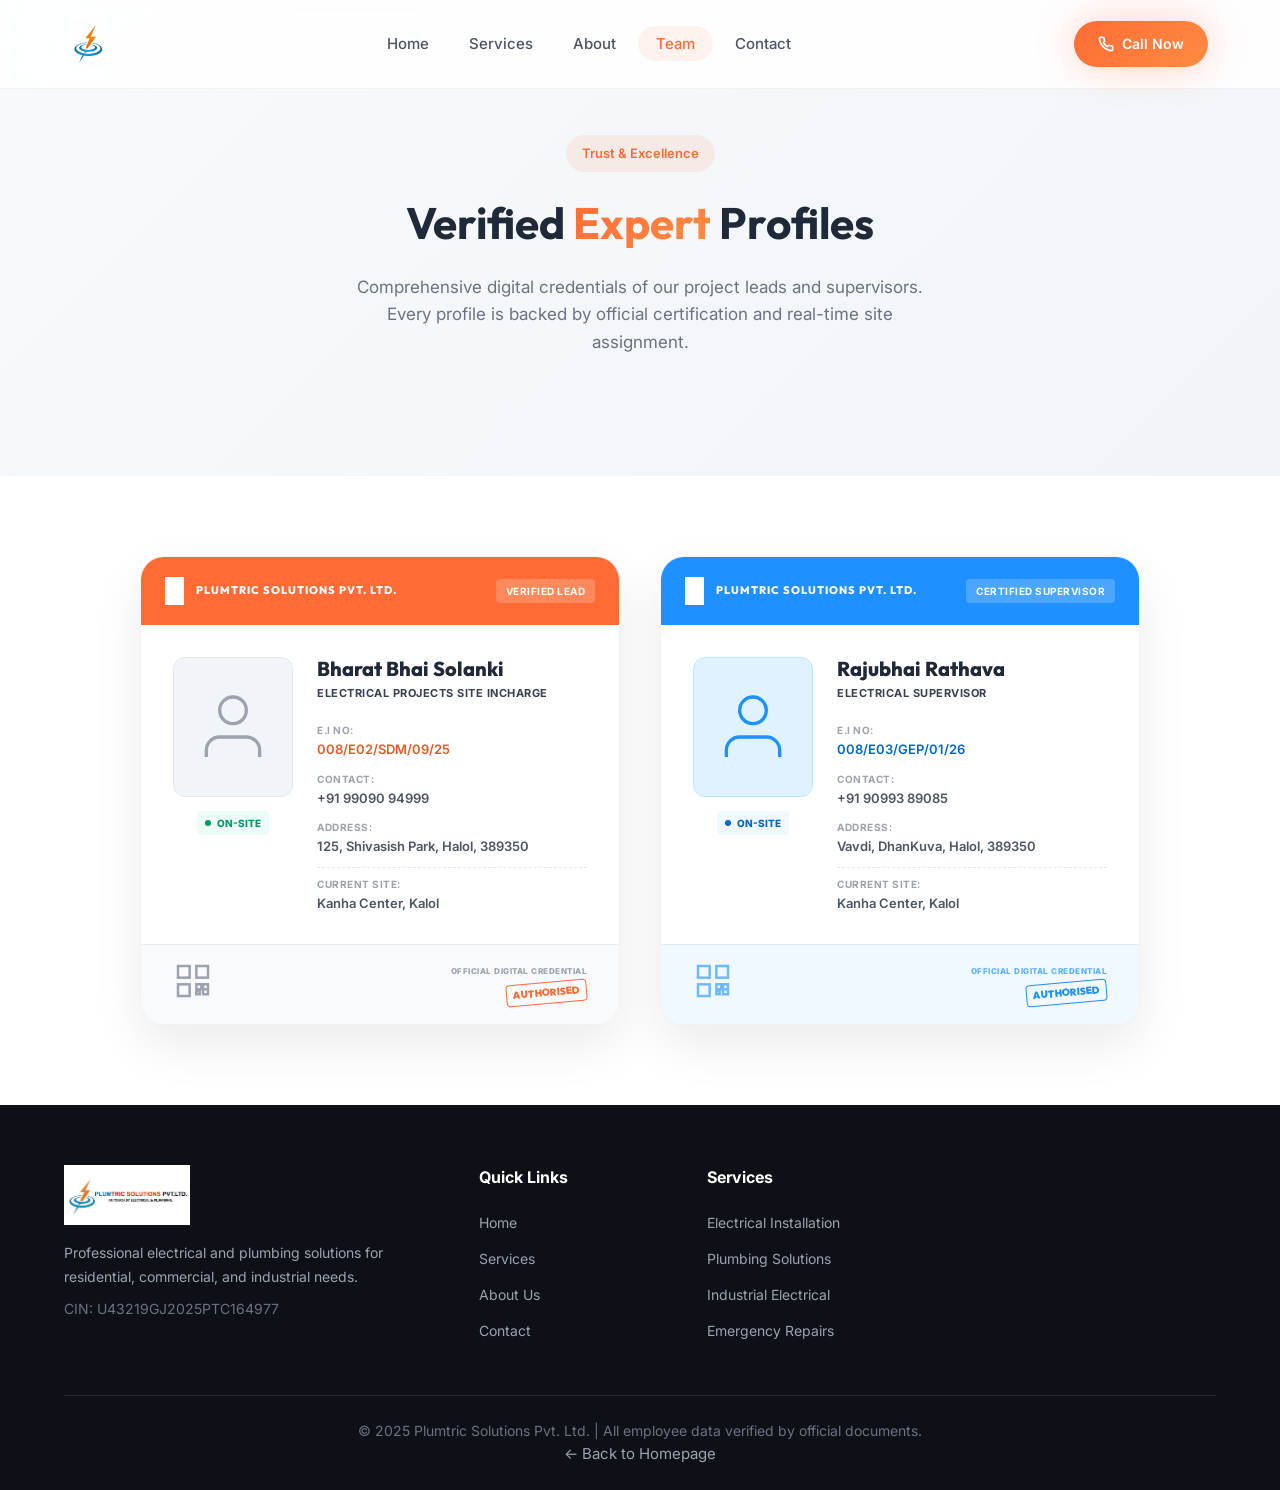
==== commit af9c86e5: "upadted" ====
--- a/profiles.html
+++ b/profiles.html
@@ -75,7 +75,7 @@
             <div class="id-card-container">
 
                 <!-- Digital ID Card 1: Bharat Bhai Solanki -->
-                <div class="id-card" data-aos="fade-up">
+                <div class="id-card" data-aos="fade-up" data-modal="modal-bharat" style="cursor: pointer;">
                     <div class="id-card-header">
                         <div class="id-brand">
                             <img src="img4.jpeg" alt="Logo" class="id-logo">
@@ -142,7 +142,7 @@
                 </div>
 
                 <!-- Digital ID Card 2: Rajubhai Rathava -->
-                <div class="id-card" data-aos="fade-up" data-aos-delay="100">
+                <div class="id-card" data-aos="fade-up" data-aos-delay="100" data-modal="modal-raju" style="cursor: pointer;">
                     <div class="id-card-header header-blue">
                         <div class="id-brand">
                             <img src="img4.jpeg" alt="Logo" class="id-logo">
@@ -212,6 +212,66 @@
         </div>
     </section>
 
+    <!-- Modal for Bharat Bhai Solanki -->
+    <div id="modal-bharat" class="modal">
+        <div class="modal-overlay"></div>
+        <div class="modal-content">
+            <button class="modal-close" aria-label="Close modal">
+                <svg width="24" height="24" viewBox="0 0 24 24" fill="none" stroke="currentColor" stroke-width="2">
+                    <line x1="18" y1="6" x2="6" y2="18"></line>
+                    <line x1="6" y1="6" x2="18" y2="18"></line>
+                </svg>
+            </button>
+            <div class="modal-header">
+                <h2>Bharat Bhai Solanki - Electrical Installation Certificate</h2>
+                <p>ELECTRICAL PROJECTS SITE INCHARGE</p>
+            </div>
+            <div class="modal-body">
+                <iframe src="KANHA BHARAT BHAI EI.pdf" class="pdf-viewer"></iframe>
+                <div class="modal-actions">
+                    <a href="KANHA BHARAT BHAI EI.pdf" download class="btn btn-primary">
+                        <svg width="18" height="18" viewBox="0 0 24 24" fill="none" stroke="currentColor" stroke-width="2">
+                            <path d="M21 15v4a2 2 0 0 1-2 2H5a2 2 0 0 1-2-2v-4"></path>
+                            <polyline points="7 10 12 15 17 10"></polyline>
+                            <line x1="12" y1="15" x2="12" y2="3"></line>
+                        </svg>
+                        <span>Download Certificate</span>
+                    </a>
+                </div>
+            </div>
+        </div>
+    </div>
+
+    <!-- Modal for Rajubhai Rathava -->
+    <div id="modal-raju" class="modal">
+        <div class="modal-overlay"></div>
+        <div class="modal-content">
+            <button class="modal-close" aria-label="Close modal">
+                <svg width="24" height="24" viewBox="0 0 24 24" fill="none" stroke="currentColor" stroke-width="2">
+                    <line x1="18" y1="6" x2="6" y2="18"></line>
+                    <line x1="6" y1="6" x2="18" y2="18"></line>
+                </svg>
+            </button>
+            <div class="modal-header">
+                <h2>Rajubhai Rathava - Electrical Installation Certificate</h2>
+                <p>ELECTRICAL SUPERVISOR</p>
+            </div>
+            <div class="modal-body">
+                <iframe src="Rajubhai EI.pdf" class="pdf-viewer"></iframe>
+                <div class="modal-actions">
+                    <a href="Rajubhai EI.pdf" download class="btn btn-primary">
+                        <svg width="18" height="18" viewBox="0 0 24 24" fill="none" stroke="currentColor" stroke-width="2">
+                            <path d="M21 15v4a2 2 0 0 1-2 2H5a2 2 0 0 1-2-2v-4"></path>
+                            <polyline points="7 10 12 15 17 10"></polyline>
+                            <line x1="12" y1="15" x2="12" y2="3"></line>
+                        </svg>
+                        <span>Download Certificate</span>
+                    </a>
+                </div>
+            </div>
+        </div>
+    </div>
+
     <!-- Footer -->
     <footer class="footer">
         <div class="container">
@@ -250,7 +310,7 @@
         </div>
     </footer>
 
-    <script src="script.js"></script>
+    <script src="script.js?v=2"></script>
 </body>
 
 </html>
--- a/styles.css
+++ b/styles.css
@@ -5,1792 +5,2012 @@
 
 /* CSS Variables */
 :root {
-    /* Brand Colors */
-    --primary-orange: #FF6B35;
-    --primary-orange-dark: #E55A25;
-    --primary-blue: #1E90FF;
-    --primary-blue-dark: #0066CC;
-    --primary-gradient: linear-gradient(135deg, #FF6B35 0%, #FF8C42 100%);
-    --blue-gradient: linear-gradient(135deg, #1E90FF 0%, #00BFFF 100%);
-
-    /* Neutral Colors */
-    --dark: #0D1117;
-    --dark-light: #161B22;
-    --gray-900: #1F2937;
-    --gray-800: #374151;
-    --gray-700: #4B5563;
-    --gray-600: #6B7280;
-    --gray-400: #9CA3AF;
-    --gray-200: #E5E7EB;
-    --gray-100: #F3F4F6;
-    --white: #FFFFFF;
-
-    /* Typography */
-    --font-primary: 'Outfit', sans-serif;
-    --font-secondary: 'Inter', sans-serif;
-
-    /* Spacing */
-    --section-padding: clamp(60px, 10vw, 100px) 0;
-    --container-padding: 0 clamp(16px, 5vw, 24px);
-
-    /* Effects */
-    --shadow-sm: 0 2px 4px rgba(0, 0, 0, 0.05);
-    --shadow-md: 0 4px 20px rgba(0, 0, 0, 0.1);
-    --shadow-lg: 0 10px 40px rgba(0, 0, 0, 0.15);
-    --shadow-glow-orange: 0 0 40px rgba(255, 107, 53, 0.3);
-    --shadow-glow-blue: 0 0 40px rgba(30, 144, 255, 0.3);
-
-    /* Transitions */
-    --transition-fast: 0.2s ease;
-    --transition-normal: 0.3s ease;
-    --transition-slow: 0.5s ease;
-
-    /* Border Radius */
-    --radius-sm: 8px;
-    --radius-md: 12px;
-    --radius-lg: 20px;
-    --radius-xl: 30px;
+  /* Brand Colors */
+  --primary-orange: #ff6b35;
+  --primary-orange-dark: #e55a25;
+  --primary-blue: #1e90ff;
+  --primary-blue-dark: #0066cc;
+  --primary-gradient: linear-gradient(135deg, #ff6b35 0%, #ff8c42 100%);
+  --blue-gradient: linear-gradient(135deg, #1e90ff 0%, #00bfff 100%);
+
+  /* Neutral Colors */
+  --dark: #0d1117;
+  --dark-light: #161b22;
+  --gray-900: #1f2937;
+  --gray-800: #374151;
+  --gray-700: #4b5563;
+  --gray-600: #6b7280;
+  --gray-400: #9ca3af;
+  --gray-200: #e5e7eb;
+  --gray-100: #f3f4f6;
+  --white: #ffffff;
+
+  /* Typography */
+  --font-primary: "Outfit", sans-serif;
+  --font-secondary: "Inter", sans-serif;
+
+  /* Spacing */
+  --section-padding: clamp(60px, 10vw, 100px) 0;
+  --container-padding: 0 clamp(16px, 5vw, 24px);
+
+  /* Effects */
+  --shadow-sm: 0 2px 4px rgba(0, 0, 0, 0.05);
+  --shadow-md: 0 4px 20px rgba(0, 0, 0, 0.1);
+  --shadow-lg: 0 10px 40px rgba(0, 0, 0, 0.15);
+  --shadow-glow-orange: 0 0 40px rgba(255, 107, 53, 0.3);
+  --shadow-glow-blue: 0 0 40px rgba(30, 144, 255, 0.3);
+
+  /* Transitions */
+  --transition-fast: 0.2s ease;
+  --transition-normal: 0.3s ease;
+  --transition-slow: 0.5s ease;
+
+  /* Border Radius */
+  --radius-sm: 8px;
+  --radius-md: 12px;
+  --radius-lg: 20px;
+  --radius-xl: 30px;
 }
 
 /* Reset & Base */
 *,
 *::before,
 *::after {
-    margin: 0;
-    padding: 0;
-    box-sizing: border-box;
+  margin: 0;
+  padding: 0;
+  box-sizing: border-box;
 }
 
 html {
-    scroll-behavior: smooth;
-    scroll-padding-top: 90px;
+  scroll-behavior: smooth;
+  scroll-padding-top: 90px;
 }
 
 body {
-    font-family: var(--font-secondary);
-    font-size: clamp(15px, 1.1vw, 16px);
-    line-height: 1.6;
-    color: var(--gray-800);
-    background-color: var(--white);
-    overflow-x: hidden;
+  font-family: var(--font-secondary);
+  font-size: clamp(15px, 1.1vw, 16px);
+  line-height: 1.6;
+  color: var(--gray-800);
+  background-color: var(--white);
+  overflow-x: hidden;
 }
 
 a {
-    text-decoration: none;
-    color: inherit;
-    transition: var(--transition-normal);
+  text-decoration: none;
+  color: inherit;
+  transition: var(--transition-normal);
 }
 
 ul {
-    list-style: none;
+  list-style: none;
 }
 
 img {
-    max-width: 100%;
-    height: auto;
-    display: block;
+  max-width: 100%;
+  height: auto;
+  display: block;
 }
 
 .container {
-    max-width: 1200px;
-    margin: 0 auto;
-    padding: var(--container-padding);
+  max-width: 1200px;
+  margin: 0 auto;
+  padding: var(--container-padding);
 }
 
 /* ================================================
    NAVIGATION
    ================================================ */
 .navbar {
-    position: fixed;
-    top: 0;
-    left: 0;
-    right: 0;
-    z-index: 1000;
-    padding: clamp(12px, 2vw, 20px) 0;
-    background: rgba(255, 255, 255, 0.85);
-    backdrop-filter: blur(20px);
-    -webkit-backdrop-filter: blur(20px);
-    border-bottom: 1px solid rgba(0, 0, 0, 0.05);
-    transition: all 0.4s cubic-bezier(0.4, 0, 0.2, 1);
+  position: fixed;
+  top: 0;
+  left: 0;
+  right: 0;
+  z-index: 1000;
+  padding: clamp(12px, 2vw, 20px) 0;
+  background: rgba(255, 255, 255, 0.85);
+  backdrop-filter: blur(20px);
+  -webkit-backdrop-filter: blur(20px);
+  border-bottom: 1px solid rgba(0, 0, 0, 0.05);
+  transition: all 0.4s cubic-bezier(0.4, 0, 0.2, 1);
 }
 
 .navbar.scrolled {
-    padding: 10px 0;
-    background: rgba(255, 255, 255, 0.98);
-    box-shadow: var(--shadow-md);
+  padding: 10px 0;
+  background: rgba(255, 255, 255, 0.98);
+  box-shadow: var(--shadow-md);
 }
 
 .nav-container {
-    max-width: 1200px;
-    margin: 0 auto;
-    padding: 0 clamp(16px, 4vw, 32px);
-    display: flex;
-    align-items: center;
-    justify-content: space-between;
+  max-width: 1200px;
+  margin: 0 auto;
+  padding: 0 clamp(16px, 4vw, 32px);
+  display: flex;
+  align-items: center;
+  justify-content: space-between;
 }
 
 .nav-logo {
-    display: flex;
-    align-items: center;
-    z-index: 1001;
-    /* Stay above mobile menu */
+  display: flex;
+  align-items: center;
+  z-index: 1001;
+  /* Stay above mobile menu */
 }
 
 .logo-img {
-    height: clamp(32px, 5vw, 48px);
-    width: auto;
-    object-fit: contain;
-    transition: var(--transition-normal);
+  height: clamp(32px, 5vw, 48px);
+  width: auto;
+  object-fit: contain;
+  transition: var(--transition-normal);
 }
 
 .nav-menu {
-    display: flex;
-    align-items: center;
-    gap: 4px;
+  display: flex;
+  align-items: center;
+  gap: 4px;
 }
 
 .nav-link {
-    padding: 8px 18px;
-    font-weight: 500;
-    font-size: 15px;
-    color: var(--gray-700);
-    border-radius: var(--radius-xl);
-    transition: all 0.3s ease;
-    position: relative;
+  padding: 8px 18px;
+  font-weight: 500;
+  font-size: 15px;
+  color: var(--gray-700);
+  border-radius: var(--radius-xl);
+  transition: all 0.3s ease;
+  position: relative;
 }
 
 .nav-link:hover,
 .nav-link.active {
-    color: var(--primary-orange);
-    background: rgba(255, 107, 53, 0.08);
+  color: var(--primary-orange);
+  background: rgba(255, 107, 53, 0.08);
 }
 
 .nav-cta {
-    display: flex;
-    align-items: center;
-    gap: 8px;
-    padding: 12px 24px;
-    background: var(--primary-gradient);
-    color: var(--white);
-    font-weight: 600;
-    font-size: 14px;
-    border-radius: var(--radius-xl);
-    box-shadow: var(--shadow-glow-orange);
-    transition: all 0.3s cubic-bezier(0.4, 0, 0.2, 1);
+  display: flex;
+  align-items: center;
+  gap: 8px;
+  padding: 12px 24px;
+  background: var(--primary-gradient);
+  color: var(--white);
+  font-weight: 600;
+  font-size: 14px;
+  border-radius: var(--radius-xl);
+  box-shadow: var(--shadow-glow-orange);
+  transition: all 0.3s cubic-bezier(0.4, 0, 0.2, 1);
 }
 
 .nav-cta:hover {
-    transform: translateY(-2px);
-    box-shadow: 0 10px 25px rgba(255, 107, 53, 0.4);
+  transform: translateY(-2px);
+  box-shadow: 0 10px 25px rgba(255, 107, 53, 0.4);
 }
 
 .nav-toggle {
-    display: none;
-    flex-direction: column;
-    justify-content: center;
-    align-items: center;
-    width: 40px;
-    height: 40px;
-    background: var(--gray-100);
-    border: none;
-    border-radius: var(--radius-sm);
-    cursor: pointer;
-    z-index: 1001;
-    transition: var(--transition-normal);
+  display: none;
+  flex-direction: column;
+  justify-content: center;
+  align-items: center;
+  width: 40px;
+  height: 40px;
+  background: var(--gray-100);
+  border: none;
+  border-radius: var(--radius-sm);
+  cursor: pointer;
+  z-index: 1001;
+  transition: var(--transition-normal);
 }
 
 .nav-toggle span {
-    width: 20px;
-    height: 2px;
-    background: var(--gray-800);
-    margin: 2.5px 0;
-    border-radius: 2px;
-    transition: all 0.3s ease;
+  width: 20px;
+  height: 2px;
+  background: var(--gray-800);
+  margin: 2.5px 0;
+  border-radius: 2px;
+  transition: all 0.3s ease;
 }
 
 /* ================================================
    HERO SECTION
    ================================================ */
 .hero {
-    position: relative;
-    min-height: clamp(600px, 90vh, 1000px);
-    display: flex;
-    align-items: center;
-    padding: clamp(100px, 15vh, 160px) 0 clamp(60px, 10vh, 100px);
-    background: linear-gradient(135deg, #FAFBFC 0%, #F0F4F8 50%, #E8EEF4 100%);
-    overflow: hidden;
+  position: relative;
+  min-height: clamp(600px, 90vh, 1000px);
+  display: flex;
+  align-items: center;
+  padding: clamp(100px, 15vh, 160px) 0 clamp(60px, 10vh, 100px);
+  background: linear-gradient(135deg, #fafbfc 0%, #f0f4f8 50%, #e8eef4 100%);
+  overflow: hidden;
 }
 
 .hero-bg-overlay {
-    position: absolute;
-    top: 0;
-    left: 0;
-    right: 0;
-    bottom: 0;
-    background:
-        radial-gradient(circle at 20% 50%, rgba(255, 107, 53, 0.08) 0%, transparent 50%),
-        radial-gradient(circle at 80% 30%, rgba(30, 144, 255, 0.08) 0%, transparent 50%);
-    pointer-events: none;
+  position: absolute;
+  top: 0;
+  left: 0;
+  right: 0;
+  bottom: 0;
+  background:
+    radial-gradient(
+      circle at 20% 50%,
+      rgba(255, 107, 53, 0.08) 0%,
+      transparent 50%
+    ),
+    radial-gradient(
+      circle at 80% 30%,
+      rgba(30, 144, 255, 0.08) 0%,
+      transparent 50%
+    );
+  pointer-events: none;
 }
 
 .hero-particles {
-    position: absolute;
-    top: 0;
-    left: 0;
-    right: 0;
-    bottom: 0;
-    pointer-events: none;
+  position: absolute;
+  top: 0;
+  left: 0;
+  right: 0;
+  bottom: 0;
+  pointer-events: none;
 }
 
 .hero-content {
-    position: relative;
-    flex: 1;
-    max-width: 600px;
-    padding: 0 24px;
-    z-index: 2;
+  position: relative;
+  flex: 1;
+  max-width: 600px;
+  padding: 0 24px;
+  z-index: 2;
 }
 
 .hero-badge {
-    display: inline-flex;
-    align-items: center;
-    gap: 8px;
-    padding: 8px 16px;
-    background: rgba(255, 107, 53, 0.1);
-    color: var(--primary-orange);
-    font-size: 13px;
-    font-weight: 600;
-    border-radius: var(--radius-xl);
-    margin-bottom: 24px;
-    animation: fadeInUp 0.6s ease;
+  display: inline-flex;
+  align-items: center;
+  gap: 8px;
+  padding: 8px 16px;
+  background: rgba(255, 107, 53, 0.1);
+  color: var(--primary-orange);
+  font-size: 13px;
+  font-weight: 600;
+  border-radius: var(--radius-xl);
+  margin-bottom: 24px;
+  animation: fadeInUp 0.6s ease;
 }
 
 .badge-icon {
-    font-size: 16px;
+  font-size: 16px;
 }
 
 .hero-title {
-    font-family: var(--font-primary);
-    font-size: clamp(2.2rem, 6vw, 4rem);
-    font-weight: 800;
-    line-height: 1.1;
-    color: var(--gray-900);
-    margin-bottom: clamp(16px, 3vw, 24px);
-    animation: fadeInUp 0.6s ease 0.1s backwards;
+  font-family: var(--font-primary);
+  font-size: clamp(2.2rem, 6vw, 4rem);
+  font-weight: 800;
+  line-height: 1.1;
+  color: var(--gray-900);
+  margin-bottom: clamp(16px, 3vw, 24px);
+  animation: fadeInUp 0.6s ease 0.1s backwards;
 }
 
 .title-gradient {
-    background: var(--primary-gradient);
-    -webkit-background-clip: text;
-    -webkit-text-fill-color: transparent;
-    background-clip: text;
+  background: var(--primary-gradient);
+  -webkit-background-clip: text;
+  -webkit-text-fill-color: transparent;
+  background-clip: text;
 }
 
 .title-gradient-blue {
-    background: var(--blue-gradient);
-    -webkit-background-clip: text;
-    -webkit-text-fill-color: transparent;
-    background-clip: text;
+  background: var(--blue-gradient);
+  -webkit-background-clip: text;
+  -webkit-text-fill-color: transparent;
+  background-clip: text;
 }
 
 .hero-subtitle {
-    font-size: clamp(16px, 1.8vw, 18px);
-    color: var(--gray-600);
-    margin-bottom: clamp(24px, 4vw, 32px);
-    animation: fadeInUp 0.6s ease 0.2s backwards;
+  font-size: clamp(16px, 1.8vw, 18px);
+  color: var(--gray-600);
+  margin-bottom: clamp(24px, 4vw, 32px);
+  animation: fadeInUp 0.6s ease 0.2s backwards;
 }
 
 .hero-cta-group {
-    display: flex;
-    flex-wrap: wrap;
-    gap: 16px;
-    margin-bottom: 48px;
-    animation: fadeInUp 0.6s ease 0.3s backwards;
+  display: flex;
+  flex-wrap: wrap;
+  gap: 16px;
+  margin-bottom: 48px;
+  animation: fadeInUp 0.6s ease 0.3s backwards;
 }
 
 /* Buttons */
 .btn {
-    display: inline-flex;
-    align-items: center;
-    justify-content: center;
-    gap: 10px;
-    padding: 16px 32px;
-    font-family: var(--font-secondary);
-    font-size: 15px;
-    font-weight: 600;
-    border-radius: var(--radius-xl);
-    border: none;
-    cursor: pointer;
-    transition: var(--transition-normal);
-    position: relative;
-    overflow: hidden;
+  display: inline-flex;
+  align-items: center;
+  justify-content: center;
+  gap: 10px;
+  padding: 16px 32px;
+  font-family: var(--font-secondary);
+  font-size: 15px;
+  font-weight: 600;
+  border-radius: var(--radius-xl);
+  border: none;
+  cursor: pointer;
+  transition: var(--transition-normal);
+  position: relative;
+  overflow: hidden;
 }
 
 .btn-primary {
-    background: var(--primary-gradient);
-    color: var(--white);
-    box-shadow: var(--shadow-glow-orange);
+  background: var(--primary-gradient);
+  color: var(--white);
+  box-shadow: var(--shadow-glow-orange);
 }
 
 .btn-primary:hover {
-    transform: translateY(-3px);
-    box-shadow: 0 12px 40px rgba(255, 107, 53, 0.4);
+  transform: translateY(-3px);
+  box-shadow: 0 12px 40px rgba(255, 107, 53, 0.4);
 }
 
 .btn-secondary {
-    background: var(--white);
-    color: var(--gray-800);
-    border: 2px solid var(--gray-200);
-    position: relative;
+  background: var(--white);
+  color: var(--gray-800);
+  border: 2px solid var(--gray-200);
+  position: relative;
 }
 
 .btn-secondary:hover {
-    border-color: var(--primary-orange);
-    color: var(--primary-orange);
+  border-color: var(--primary-orange);
+  color: var(--primary-orange);
 }
 
 .pulse-ring {
-    position: absolute;
-    left: 16px;
-    width: 10px;
-    height: 10px;
-    background: #22C55E;
-    border-radius: 50%;
+  position: absolute;
+  left: 16px;
+  width: 10px;
+  height: 10px;
+  background: #22c55e;
+  border-radius: 50%;
 }
 
 .pulse-ring::before {
-    content: '';
-    position: absolute;
-    inset: -4px;
-    border: 2px solid #22C55E;
-    border-radius: 50%;
-    animation: pulse 2s infinite;
+  content: "";
+  position: absolute;
+  inset: -4px;
+  border: 2px solid #22c55e;
+  border-radius: 50%;
+  animation: pulse 2s infinite;
 }
 
 .btn-arrow {
-    transition: var(--transition-normal);
+  transition: var(--transition-normal);
 }
 
 .btn:hover .btn-arrow {
-    transform: translateX(4px);
+  transform: translateX(4px);
 }
 
 .btn-white {
-    background: var(--white);
-    color: var(--gray-900);
-    font-weight: 600;
+  background: var(--white);
+  color: var(--gray-900);
+  font-weight: 600;
 }
 
 .btn-white:hover {
-    background: var(--gray-100);
-    transform: translateY(-2px);
+  background: var(--gray-100);
+  transform: translateY(-2px);
 }
 
 .btn-whatsapp {
-    background: #25D366;
-    color: var(--white);
+  background: #25d366;
+  color: var(--white);
 }
 
 .btn-whatsapp:hover {
-    background: #20BD5A;
-    transform: translateY(-2px);
+  background: #20bd5a;
+  transform: translateY(-2px);
 }
 
 .btn-full {
-    width: 100%;
+  width: 100%;
 }
 
 /* Hero Stats */
 .hero-stats {
-    display: flex;
-    align-items: center;
-    gap: 24px;
-    animation: fadeInUp 0.6s ease 0.4s backwards;
+  display: flex;
+  align-items: center;
+  gap: 24px;
+  animation: fadeInUp 0.6s ease 0.4s backwards;
 }
 
 .stat-item {
-    text-align: center;
+  text-align: center;
 }
 
 .stat-number {
-    display: block;
-    font-family: var(--font-primary);
-    font-size: 32px;
-    font-weight: 700;
-    color: var(--gray-900);
+  display: block;
+  font-family: var(--font-primary);
+  font-size: 32px;
+  font-weight: 700;
+  color: var(--gray-900);
 }
 
 .stat-label {
-    display: block;
-    font-size: 13px;
-    color: var(--gray-600);
-    margin-top: 4px;
+  display: block;
+  font-size: 13px;
+  color: var(--gray-600);
+  margin-top: 4px;
 }
 
 .stat-divider {
-    width: 1px;
-    height: 40px;
-    background: var(--gray-300);
+  width: 1px;
+  height: 40px;
+  background: var(--gray-300);
 }
 
 /* Hero Visual */
 .hero-visual {
-    position: relative;
-    flex: 1;
-    display: flex;
-    justify-content: center;
-    align-items: center;
-    padding: 0 24px;
-    z-index: 2;
+  position: relative;
+  flex: 1;
+  display: flex;
+  justify-content: center;
+  align-items: center;
+  padding: 0 24px;
+  z-index: 2;
 }
 
 .hero-image-wrapper {
-    position: relative;
-    border-radius: var(--radius-lg);
-    overflow: hidden;
-    box-shadow: var(--shadow-lg);
-    animation: fadeInRight 0.8s ease 0.3s backwards;
+  position: relative;
+  border-radius: var(--radius-lg);
+  overflow: hidden;
+  box-shadow: var(--shadow-lg);
+  animation: fadeInRight 0.8s ease 0.3s backwards;
 }
 
 .hero-image {
-    width: 100%;
-    max-width: 500px;
-    border-radius: var(--radius-lg);
+  width: 100%;
+  max-width: 500px;
+  border-radius: var(--radius-lg);
 }
 
 .floating-card {
-    position: absolute;
-    display: flex;
-    align-items: center;
-    gap: 10px;
-    padding: 12px 20px;
-    background: var(--white);
-    border-radius: var(--radius-md);
-    box-shadow: var(--shadow-lg);
-    font-size: 14px;
-    font-weight: 600;
-    color: var(--gray-800);
-    animation: float 3s ease-in-out infinite;
+  position: absolute;
+  display: flex;
+  align-items: center;
+  gap: 10px;
+  padding: 12px 20px;
+  background: var(--white);
+  border-radius: var(--radius-md);
+  box-shadow: var(--shadow-lg);
+  font-size: 14px;
+  font-weight: 600;
+  color: var(--gray-800);
+  animation: float 3s ease-in-out infinite;
 }
 
 .floating-card.card-1 {
-    top: 20%;
-    left: -40px;
-    animation-delay: 0s;
+  top: 20%;
+  left: -40px;
+  animation-delay: 0s;
 }
 
 .floating-card.card-2 {
-    bottom: 20%;
-    right: -40px;
-    animation-delay: 1.5s;
+  bottom: 20%;
+  right: -40px;
+  animation-delay: 1.5s;
 }
 
 .card-icon {
-    font-size: 20px;
+  font-size: 20px;
 }
 
 /* Scroll Indicator */
 .scroll-indicator {
-    position: absolute;
-    bottom: 40px;
-    left: 50%;
-    transform: translateX(-50%);
-    display: flex;
-    flex-direction: column;
-    align-items: center;
-    gap: 8px;
-    font-size: 12px;
-    color: var(--gray-500);
-    text-transform: uppercase;
-    letter-spacing: 2px;
-    animation: bounce 2s infinite;
+  position: absolute;
+  bottom: 40px;
+  left: 50%;
+  transform: translateX(-50%);
+  display: flex;
+  flex-direction: column;
+  align-items: center;
+  gap: 8px;
+  font-size: 12px;
+  color: var(--gray-500);
+  text-transform: uppercase;
+  letter-spacing: 2px;
+  animation: bounce 2s infinite;
 }
 
 .scroll-line {
-    width: 1px;
-    height: 30px;
-    background: linear-gradient(to bottom, var(--gray-400), transparent);
+  width: 1px;
+  height: 30px;
+  background: linear-gradient(to bottom, var(--gray-400), transparent);
 }
 
 /* ================================================
    SECTIONS COMMON
    ================================================ */
 .section-header {
-    text-align: center;
-    max-width: 600px;
-    margin: 0 auto 60px;
+  text-align: center;
+  max-width: 600px;
+  margin: 0 auto 60px;
 }
 
 .section-tag {
-    display: inline-block;
-    padding: 8px 16px;
-    background: rgba(255, 107, 53, 0.1);
-    color: var(--primary-orange);
-    font-size: 13px;
-    font-weight: 600;
-    border-radius: var(--radius-xl);
-    margin-bottom: 16px;
+  display: inline-block;
+  padding: 8px 16px;
+  background: rgba(255, 107, 53, 0.1);
+  color: var(--primary-orange);
+  font-size: 13px;
+  font-weight: 600;
+  border-radius: var(--radius-xl);
+  margin-bottom: 16px;
 }
 
 .section-title {
-    font-family: var(--font-primary);
-    font-size: clamp(1.8rem, 5vw, 2.75rem);
-    font-weight: 700;
-    color: var(--gray-900);
-    margin-bottom: clamp(12px, 2vw, 16px);
+  font-family: var(--font-primary);
+  font-size: clamp(1.8rem, 5vw, 2.75rem);
+  font-weight: 700;
+  color: var(--gray-900);
+  margin-bottom: clamp(12px, 2vw, 16px);
 }
 
 .highlight {
-    background: var(--primary-gradient);
-    -webkit-background-clip: text;
-    -webkit-text-fill-color: transparent;
-    background-clip: text;
+  background: var(--primary-gradient);
+  -webkit-background-clip: text;
+  -webkit-text-fill-color: transparent;
+  background-clip: text;
 }
 
 .highlight-blue {
-    background: var(--blue-gradient);
-    -webkit-background-clip: text;
-    -webkit-text-fill-color: transparent;
-    background-clip: text;
+  background: var(--blue-gradient);
+  -webkit-background-clip: text;
+  -webkit-text-fill-color: transparent;
+  background-clip: text;
 }
 
 .section-desc {
-    font-size: 17px;
-    color: var(--gray-600);
+  font-size: 17px;
+  color: var(--gray-600);
 }
 
 /* ================================================
    SERVICES SECTION
    ================================================ */
 .services {
-    padding: var(--section-padding);
-    background: var(--white);
+  padding: var(--section-padding);
+  background: var(--white);
 }
 
 .services-grid {
-    display: grid;
-    grid-template-columns: repeat(auto-fit, minmax(clamp(280px, 30vw, 340px), 1fr));
-    gap: clamp(16px, 3vw, 24px);
+  display: grid;
+  grid-template-columns: repeat(
+    auto-fit,
+    minmax(clamp(280px, 30vw, 340px), 1fr)
+  );
+  gap: clamp(16px, 3vw, 24px);
 }
 
 .service-card {
-    padding: 32px;
-    background: var(--white);
-    border: 1px solid var(--gray-200);
-    border-radius: var(--radius-lg);
-    transition: var(--transition-normal);
-    position: relative;
-    overflow: hidden;
+  padding: 32px;
+  background: var(--white);
+  border: 1px solid var(--gray-200);
+  border-radius: var(--radius-lg);
+  transition: var(--transition-normal);
+  position: relative;
+  overflow: hidden;
 }
 
 .service-card::before {
-    content: '';
-    position: absolute;
-    top: 0;
-    left: 0;
-    right: 0;
-    height: 4px;
-    background: var(--primary-gradient);
-    transform: scaleX(0);
-    transform-origin: left;
-    transition: var(--transition-normal);
+  content: "";
+  position: absolute;
+  top: 0;
+  left: 0;
+  right: 0;
+  height: 4px;
+  background: var(--primary-gradient);
+  transform: scaleX(0);
+  transform-origin: left;
+  transition: var(--transition-normal);
 }
 
 .service-card:hover {
-    transform: translateY(-8px);
-    box-shadow: var(--shadow-lg);
-    border-color: transparent;
+  transform: translateY(-8px);
+  box-shadow: var(--shadow-lg);
+  border-color: transparent;
 }
 
 .service-card:hover::before {
-    transform: scaleX(1);
+  transform: scaleX(1);
 }
 
 .service-icon {
-    width: 70px;
-    height: 70px;
-    display: flex;
-    align-items: center;
-    justify-content: center;
-    border-radius: var(--radius-md);
-    margin-bottom: 24px;
+  width: 70px;
+  height: 70px;
+  display: flex;
+  align-items: center;
+  justify-content: center;
+  border-radius: var(--radius-md);
+  margin-bottom: 24px;
 }
 
 .service-icon.electrical {
-    background: linear-gradient(135deg, rgba(255, 107, 53, 0.15), rgba(255, 140, 66, 0.1));
-    color: var(--primary-orange);
+  background: linear-gradient(
+    135deg,
+    rgba(255, 107, 53, 0.15),
+    rgba(255, 140, 66, 0.1)
+  );
+  color: var(--primary-orange);
 }
 
 .service-icon.plumbing {
-    background: linear-gradient(135deg, rgba(30, 144, 255, 0.15), rgba(0, 191, 255, 0.1));
-    color: var(--primary-blue);
+  background: linear-gradient(
+    135deg,
+    rgba(30, 144, 255, 0.15),
+    rgba(0, 191, 255, 0.1)
+  );
+  color: var(--primary-blue);
 }
 
 .service-card h3 {
-    font-family: var(--font-primary);
-    font-size: 22px;
-    font-weight: 700;
-    color: var(--gray-900);
-    margin-bottom: 12px;
-}
-
-.service-card>p {
-    font-size: 15px;
-    color: var(--gray-600);
-    margin-bottom: 20px;
+  font-family: var(--font-primary);
+  font-size: 22px;
+  font-weight: 700;
+  color: var(--gray-900);
+  margin-bottom: 12px;
+}
+
+.service-card > p {
+  font-size: 15px;
+  color: var(--gray-600);
+  margin-bottom: 20px;
 }
 
 .service-features {
-    padding-top: 16px;
-    border-top: 1px solid var(--gray-200);
+  padding-top: 16px;
+  border-top: 1px solid var(--gray-200);
 }
 
 .service-features li {
-    position: relative;
-    padding-left: 24px;
-    font-size: 14px;
-    color: var(--gray-700);
-    margin-bottom: 8px;
+  position: relative;
+  padding-left: 24px;
+  font-size: 14px;
+  color: var(--gray-700);
+  margin-bottom: 8px;
 }
 
 .service-features li::before {
-    content: '✓';
-    position: absolute;
-    left: 0;
-    color: #22C55E;
-    font-weight: 700;
+  content: "✓";
+  position: absolute;
+  left: 0;
+  color: #22c55e;
+  font-weight: 700;
 }
 
 /* ================================================
    ABOUT SECTION
    ================================================ */
 .about {
-    padding: var(--section-padding);
-    background: linear-gradient(135deg, #F8FAFC 0%, #F1F5F9 100%);
+  padding: var(--section-padding);
+  background: linear-gradient(135deg, #f8fafc 0%, #f1f5f9 100%);
 }
 
 .about-grid {
-    display: grid;
-    grid-template-columns: repeat(auto-fit, minmax(clamp(300px, 45vw, 600px), 1fr));
-    gap: clamp(40px, 8vw, 80px);
-    align-items: center;
+  display: grid;
+  grid-template-columns: repeat(
+    auto-fit,
+    minmax(clamp(300px, 45vw, 600px), 1fr)
+  );
+  gap: clamp(40px, 8vw, 80px);
+  align-items: center;
 }
 
 .about-content .section-tag,
 .about-content .section-title {
-    text-align: left;
+  text-align: left;
 }
 
 .about-text {
-    font-size: 16px;
-    color: var(--gray-600);
-    margin-bottom: 32px;
+  font-size: 16px;
+  color: var(--gray-600);
+  margin-bottom: 32px;
 }
 
 .about-features {
-    display: grid;
-    grid-template-columns: 1fr 1fr;
-    gap: 20px;
-    margin-bottom: 32px;
+  display: grid;
+  grid-template-columns: 1fr 1fr;
+  gap: 20px;
+  margin-bottom: 32px;
 }
 
 .feature {
-    display: flex;
-    gap: 16px;
-    padding: 16px;
-    background: var(--white);
-    border-radius: var(--radius-md);
-    box-shadow: var(--shadow-sm);
-    transition: var(--transition-normal);
+  display: flex;
+  gap: 16px;
+  padding: 16px;
+  background: var(--white);
+  border-radius: var(--radius-md);
+  box-shadow: var(--shadow-sm);
+  transition: var(--transition-normal);
 }
 
 .feature:hover {
-    transform: translateY(-4px);
-    box-shadow: var(--shadow-md);
+  transform: translateY(-4px);
+  box-shadow: var(--shadow-md);
 }
 
 .feature-icon {
-    font-size: 28px;
-    flex-shrink: 0;
+  font-size: 28px;
+  flex-shrink: 0;
 }
 
 .feature-text h4 {
-    font-size: 15px;
-    font-weight: 700;
-    color: var(--gray-900);
-    margin-bottom: 4px;
+  font-size: 15px;
+  font-weight: 700;
+  color: var(--gray-900);
+  margin-bottom: 4px;
 }
 
 .feature-text p {
-    font-size: 13px;
-    color: var(--gray-600);
+  font-size: 13px;
+  color: var(--gray-600);
 }
 
 .about-visual {
-    position: relative;
+  position: relative;
 }
 
 .about-image-wrapper {
-    position: relative;
-    border-radius: var(--radius-lg);
-    overflow: hidden;
-    box-shadow: var(--shadow-lg);
+  position: relative;
+  border-radius: var(--radius-lg);
+  overflow: hidden;
+  box-shadow: var(--shadow-lg);
 }
 
 .about-image {
-    width: 100%;
-    border-radius: var(--radius-lg);
+  width: 100%;
+  border-radius: var(--radius-lg);
 }
 
 .experience-badge {
-    position: absolute;
-    bottom: -20px;
-    left: -20px;
-    display: flex;
-    flex-direction: column;
-    align-items: center;
-    justify-content: center;
-    width: 120px;
-    height: 120px;
-    background: var(--primary-gradient);
-    color: var(--white);
-    border-radius: 50%;
-    box-shadow: var(--shadow-glow-orange);
-    text-align: center;
+  position: absolute;
+  bottom: -20px;
+  left: -20px;
+  display: flex;
+  flex-direction: column;
+  align-items: center;
+  justify-content: center;
+  width: 120px;
+  height: 120px;
+  background: var(--primary-gradient);
+  color: var(--white);
+  border-radius: 50%;
+  box-shadow: var(--shadow-glow-orange);
+  text-align: center;
 }
 
 .exp-number {
-    font-family: var(--font-primary);
-    font-size: 36px;
-    font-weight: 800;
-    line-height: 1;
+  font-family: var(--font-primary);
+  font-size: 36px;
+  font-weight: 800;
+  line-height: 1;
 }
 
 .exp-text {
-    font-size: 12px;
-    font-weight: 500;
-    line-height: 1.3;
-    margin-top: 4px;
+  font-size: 12px;
+  font-weight: 500;
+  line-height: 1.3;
+  margin-top: 4px;
 }
 
 /* ================================================
    WHY US SECTION
    ================================================ */
 .why-us {
-    padding: var(--section-padding);
-    background: var(--dark);
-    color: var(--white);
+  padding: var(--section-padding);
+  background: var(--dark);
+  color: var(--white);
 }
 
 .why-us .section-tag {
-    background: rgba(255, 107, 53, 0.2);
+  background: rgba(255, 107, 53, 0.2);
 }
 
 .why-us .section-title {
-    color: var(--white);
+  color: var(--white);
 }
 
 .why-us .section-desc {
-    color: var(--gray-400);
+  color: var(--gray-400);
 }
 
 .why-us-grid {
-    display: grid;
-    grid-template-columns: repeat(auto-fit, minmax(clamp(240px, 20vw, 260px), 1fr));
-    gap: clamp(16px, 3vw, 24px);
+  display: grid;
+  grid-template-columns: repeat(
+    auto-fit,
+    minmax(clamp(240px, 20vw, 260px), 1fr)
+  );
+  gap: clamp(16px, 3vw, 24px);
 }
 
 .why-card {
-    padding: 32px;
-    background: rgba(255, 255, 255, 0.05);
-    border: 1px solid rgba(255, 255, 255, 0.1);
-    border-radius: var(--radius-lg);
-    transition: var(--transition-normal);
+  padding: 32px;
+  background: rgba(255, 255, 255, 0.05);
+  border: 1px solid rgba(255, 255, 255, 0.1);
+  border-radius: var(--radius-lg);
+  transition: var(--transition-normal);
 }
 
 .why-card:hover {
-    background: rgba(255, 255, 255, 0.08);
-    border-color: rgba(255, 107, 53, 0.3);
-    transform: translateY(-4px);
+  background: rgba(255, 255, 255, 0.08);
+  border-color: rgba(255, 107, 53, 0.3);
+  transform: translateY(-4px);
 }
 
 .why-number {
-    font-family: var(--font-primary);
-    font-size: 48px;
-    font-weight: 800;
-    background: var(--primary-gradient);
-    -webkit-background-clip: text;
-    -webkit-text-fill-color: transparent;
-    background-clip: text;
-    margin-bottom: 16px;
+  font-family: var(--font-primary);
+  font-size: 48px;
+  font-weight: 800;
+  background: var(--primary-gradient);
+  -webkit-background-clip: text;
+  -webkit-text-fill-color: transparent;
+  background-clip: text;
+  margin-bottom: 16px;
 }
 
 .why-card h3 {
-    font-size: 20px;
-    font-weight: 700;
-    margin-bottom: 12px;
+  font-size: 20px;
+  font-weight: 700;
+  margin-bottom: 12px;
 }
 
 .why-card p {
-    font-size: 15px;
-    color: var(--gray-400);
-    line-height: 1.7;
+  font-size: 15px;
+  color: var(--gray-400);
+  line-height: 1.7;
 }
 
 /* ================================================
    CTA SECTION
    ================================================ */
 .cta-section {
-    padding: 80px 0;
-    background: var(--primary-gradient);
-    text-align: center;
+  padding: 80px 0;
+  background: var(--primary-gradient);
+  text-align: center;
 }
 
 .cta-content h2 {
-    font-family: var(--font-primary);
-    font-size: clamp(1.75rem, 3vw, 2.5rem);
-    font-weight: 700;
-    color: var(--white);
-    margin-bottom: 12px;
+  font-family: var(--font-primary);
+  font-size: clamp(1.75rem, 3vw, 2.5rem);
+  font-weight: 700;
+  color: var(--white);
+  margin-bottom: 12px;
 }
 
 .cta-content p {
-    font-size: 18px;
-    color: rgba(255, 255, 255, 0.9);
-    margin-bottom: 32px;
+  font-size: 18px;
+  color: rgba(255, 255, 255, 0.9);
+  margin-bottom: 32px;
 }
 
 .cta-buttons {
-    display: flex;
-    flex-wrap: wrap;
-    gap: 16px;
-    justify-content: center;
+  display: flex;
+  flex-wrap: wrap;
+  gap: 16px;
+  justify-content: center;
 }
 
 /* ================================================
    CONTACT SECTION
    ================================================ */
 .contact {
-    padding: var(--section-padding);
-    background: var(--white);
+  padding: var(--section-padding);
+  background: var(--white);
 }
 
 .contact-grid {
-    display: grid;
-    grid-template-columns: 1fr 1fr;
-    gap: 60px;
-    align-items: start;
+  display: grid;
+  grid-template-columns: 1fr 1fr;
+  gap: 60px;
+  align-items: start;
 }
 
 .contact-info .section-tag,
 .contact-info .section-title {
-    text-align: left;
+  text-align: left;
 }
 
 .contact-text {
-    font-size: 16px;
-    color: var(--gray-600);
-    margin-bottom: 32px;
+  font-size: 16px;
+  color: var(--gray-600);
+  margin-bottom: 32px;
 }
 
 .contact-details {
-    display: flex;
-    flex-direction: column;
-    gap: 20px;
-    margin-bottom: 32px;
+  display: flex;
+  flex-direction: column;
+  gap: 20px;
+  margin-bottom: 32px;
 }
 
 .contact-item {
-    display: flex;
-    gap: 16px;
-    align-items: flex-start;
+  display: flex;
+  gap: 16px;
+  align-items: flex-start;
 }
 
 .contact-icon {
-    font-size: 24px;
-    width: 50px;
-    height: 50px;
-    display: flex;
-    align-items: center;
-    justify-content: center;
-    background: linear-gradient(135deg, rgba(255, 107, 53, 0.1), rgba(255, 140, 66, 0.05));
-    border-radius: var(--radius-md);
-    flex-shrink: 0;
+  font-size: 24px;
+  width: 50px;
+  height: 50px;
+  display: flex;
+  align-items: center;
+  justify-content: center;
+  background: linear-gradient(
+    135deg,
+    rgba(255, 107, 53, 0.1),
+    rgba(255, 140, 66, 0.05)
+  );
+  border-radius: var(--radius-md);
+  flex-shrink: 0;
 }
 
 .contact-item h4 {
-    font-size: 14px;
-    font-weight: 700;
-    color: var(--gray-900);
-    margin-bottom: 4px;
+  font-size: 14px;
+  font-weight: 700;
+  color: var(--gray-900);
+  margin-bottom: 4px;
 }
 
 .contact-item p,
 .contact-item a {
-    font-size: 15px;
-    color: var(--gray-600);
+  font-size: 15px;
+  color: var(--gray-600);
 }
 
 .contact-item a:hover {
-    color: var(--primary-orange);
+  color: var(--primary-orange);
 }
 
 .company-badge {
-    border-radius: var(--radius-md);
-    overflow: hidden;
-    box-shadow: var(--shadow-lg);
-    background: var(--white);
-    display: flex;
-    justify-content: center;
-    align-items: center;
-    border: 1px solid var(--gray-200);
-    max-width: 100%;
+  border-radius: var(--radius-md);
+  overflow: hidden;
+  box-shadow: var(--shadow-lg);
+  background: var(--white);
+  display: flex;
+  justify-content: center;
+  align-items: center;
+  border: 1px solid var(--gray-200);
+  max-width: 100%;
 }
 
 .company-card-img {
-    width: 100%;
-    height: auto;
-    display: block;
-    object-fit: contain;
-    transition: var(--transition-normal);
+  width: 100%;
+  height: auto;
+  display: block;
+  object-fit: contain;
+  transition: var(--transition-normal);
 }
 
 .company-badge:hover .company-card-img {
-    transform: scale(1.02);
+  transform: scale(1.02);
 }
 
 /* Contact Form */
 .contact-form-wrapper {
-    padding: 40px;
-    background: linear-gradient(135deg, #F8FAFC 0%, #F1F5F9 100%);
-    border-radius: var(--radius-lg);
-    border: 1px solid var(--gray-200);
+  padding: 40px;
+  background: linear-gradient(135deg, #f8fafc 0%, #f1f5f9 100%);
+  border-radius: var(--radius-lg);
+  border: 1px solid var(--gray-200);
 }
 
 .contact-form h3 {
-    font-family: var(--font-primary);
-    font-size: 24px;
-    font-weight: 700;
-    color: var(--gray-900);
-    margin-bottom: 24px;
+  font-family: var(--font-primary);
+  font-size: 24px;
+  font-weight: 700;
+  color: var(--gray-900);
+  margin-bottom: 24px;
 }
 
 .form-group {
-    margin-bottom: 20px;
+  margin-bottom: 20px;
 }
 
 .form-group input,
 .form-group select,
 .form-group textarea {
-    width: 100%;
-    padding: 16px 20px;
-    font-family: var(--font-secondary);
-    font-size: 15px;
-    color: var(--gray-800);
-    background: var(--white);
-    border: 1px solid var(--gray-300);
-    border-radius: var(--radius-md);
-    transition: var(--transition-normal);
+  width: 100%;
+  padding: 16px 20px;
+  font-family: var(--font-secondary);
+  font-size: 15px;
+  color: var(--gray-800);
+  background: var(--white);
+  border: 1px solid var(--gray-300);
+  border-radius: var(--radius-md);
+  transition: var(--transition-normal);
 }
 
 .form-group input:focus,
 .form-group select:focus,
 .form-group textarea:focus {
-    outline: none;
-    border-color: var(--primary-orange);
-    box-shadow: 0 0 0 4px rgba(255, 107, 53, 0.1);
+  outline: none;
+  border-color: var(--primary-orange);
+  box-shadow: 0 0 0 4px rgba(255, 107, 53, 0.1);
 }
 
 .form-group input::placeholder,
 .form-group textarea::placeholder {
-    color: var(--gray-500);
+  color: var(--gray-500);
 }
 
 .form-group select {
-    cursor: pointer;
-    appearance: none;
-    background-image: url("data:image/svg+xml,%3Csvg xmlns='http://www.w3.org/2000/svg' width='12' height='12' viewBox='0 0 12 12'%3E%3Cpath fill='%236B7280' d='M6 8L1 3h10z'/%3E%3C/svg%3E");
-    background-repeat: no-repeat;
-    background-position: right 16px center;
+  cursor: pointer;
+  appearance: none;
+  background-image: url("data:image/svg+xml,%3Csvg xmlns='http://www.w3.org/2000/svg' width='12' height='12' viewBox='0 0 12 12'%3E%3Cpath fill='%236B7280' d='M6 8L1 3h10z'/%3E%3C/svg%3E");
+  background-repeat: no-repeat;
+  background-position: right 16px center;
 }
 
 .form-group textarea {
-    resize: vertical;
-    min-height: 120px;
+  resize: vertical;
+  min-height: 120px;
 }
 
 /* ================================================
    FOOTER
    ================================================ */
 .footer {
-    padding: 60px 0 0;
-    background: var(--dark);
-    color: var(--gray-400);
+  padding: 60px 0 0;
+  background: var(--dark);
+  color: var(--gray-400);
 }
 
 .footer-content {
-    display: grid;
-    grid-template-columns: 2fr 1fr 1fr 1.5fr;
-    gap: 40px;
-    padding-bottom: 40px;
-    border-bottom: 1px solid rgba(255, 255, 255, 0.1);
+  display: grid;
+  grid-template-columns: 2fr 1fr 1fr 1.5fr;
+  gap: 40px;
+  padding-bottom: 40px;
+  border-bottom: 1px solid rgba(255, 255, 255, 0.1);
 }
 
 .footer-logo {
-    height: 60px;
-    width: auto;
-    margin-bottom: 16px;
+  height: 60px;
+  width: auto;
+  margin-bottom: 16px;
 }
 
 .footer-brand p {
-    font-size: 14px;
-    line-height: 1.7;
-    margin-bottom: 8px;
+  font-size: 14px;
+  line-height: 1.7;
+  margin-bottom: 8px;
 }
 
 .footer-cin {
-    font-size: 12px;
-    color: var(--gray-600);
+  font-size: 12px;
+  color: var(--gray-600);
 }
 
 .footer-links h4,
 .footer-services h4,
 .footer-contact h4 {
-    font-size: 16px;
-    font-weight: 700;
-    color: var(--white);
-    margin-bottom: 20px;
+  font-size: 16px;
+  font-weight: 700;
+  color: var(--white);
+  margin-bottom: 20px;
 }
 
 .footer-links ul li,
 .footer-services ul li {
-    margin-bottom: 12px;
+  margin-bottom: 12px;
 }
 
 .footer-links a,
 .footer-services a {
-    font-size: 14px;
-    color: var(--gray-400);
-    transition: var(--transition-normal);
+  font-size: 14px;
+  color: var(--gray-400);
+  transition: var(--transition-normal);
 }
 
 .footer-links a:hover,
 .footer-services a:hover {
-    color: var(--primary-orange);
+  color: var(--primary-orange);
 }
 
 .footer-contact p {
-    font-size: 14px;
-    margin-bottom: 12px;
+  font-size: 14px;
+  margin-bottom: 12px;
 }
 
 .footer-contact a {
-    color: var(--gray-400);
+  color: var(--gray-400);
 }
 
 .footer-contact a:hover {
-    color: var(--primary-orange);
+  color: var(--primary-orange);
 }
 
 .footer-bottom {
-    padding: 24px 0;
-    text-align: center;
+  padding: 24px 0;
+  text-align: center;
 }
 
 .footer-bottom p {
-    font-size: 14px;
-    color: var(--gray-600);
+  font-size: 14px;
+  color: var(--gray-600);
 }
 
 /* ================================================
    MOBILE CALL BUTTON
    ================================================ */
 .mobile-call-btn {
-    position: fixed;
-    bottom: 24px;
-    right: 24px;
-    width: 60px;
-    height: 60px;
-    background: var(--primary-gradient);
-    color: var(--white);
-    font-size: 24px;
-    border-radius: 50%;
-    display: flex;
-    align-items: center;
-    justify-content: center;
-    box-shadow: var(--shadow-glow-orange);
-    z-index: 999;
-    transition: var(--transition-normal);
+  position: fixed;
+  bottom: 24px;
+  right: 24px;
+  width: 60px;
+  height: 60px;
+  background: var(--primary-gradient);
+  color: var(--white);
+  font-size: 24px;
+  border-radius: 50%;
+  display: flex;
+  align-items: center;
+  justify-content: center;
+  box-shadow: var(--shadow-glow-orange);
+  z-index: 999;
+  transition: var(--transition-normal);
 }
 
 .mobile-call-btn:hover {
-    transform: scale(1.1);
+  transform: scale(1.1);
 }
 
 .call-pulse {
-    position: absolute;
-    inset: -6px;
-    border: 2px solid var(--primary-orange);
-    border-radius: 50%;
-    animation: pulse 2s infinite;
+  position: absolute;
+  inset: -6px;
+  border: 2px solid var(--primary-orange);
+  border-radius: 50%;
+  animation: pulse 2s infinite;
 }
 
 /* ================================================
    ANIMATIONS
    ================================================ */
 @keyframes fadeInUp {
-    from {
-        opacity: 0;
-        transform: translateY(30px);
-    }
-
-    to {
-        opacity: 1;
-        transform: translateY(0);
-    }
+  from {
+    opacity: 0;
+    transform: translateY(30px);
+  }
+
+  to {
+    opacity: 1;
+    transform: translateY(0);
+  }
 }
 
 @keyframes fadeInRight {
-    from {
-        opacity: 0;
-        transform: translateX(30px);
-    }
-
-    to {
-        opacity: 1;
-        transform: translateX(0);
-    }
+  from {
+    opacity: 0;
+    transform: translateX(30px);
+  }
+
+  to {
+    opacity: 1;
+    transform: translateX(0);
+  }
 }
 
 @keyframes float {
-
-    0%,
-    100% {
-        transform: translateY(0);
-    }
-
-    50% {
-        transform: translateY(-12px);
-    }
+  0%,
+  100% {
+    transform: translateY(0);
+  }
+
+  50% {
+    transform: translateY(-12px);
+  }
 }
 
 @keyframes pulse {
-    0% {
-        transform: scale(1);
-        opacity: 1;
-    }
-
-    100% {
-        transform: scale(1.5);
-        opacity: 0;
-    }
+  0% {
+    transform: scale(1);
+    opacity: 1;
+  }
+
+  100% {
+    transform: scale(1.5);
+    opacity: 0;
+  }
 }
 
 @keyframes bounce {
-
-    0%,
-    20%,
-    50%,
-    80%,
-    100% {
-        transform: translateX(-50%) translateY(0);
-    }
-
-    40% {
-        transform: translateX(-50%) translateY(-10px);
-    }
-
-    60% {
-        transform: translateX(-50%) translateY(-5px);
-    }
+  0%,
+  20%,
+  50%,
+  80%,
+  100% {
+    transform: translateX(-50%) translateY(0);
+  }
+
+  40% {
+    transform: translateX(-50%) translateY(-10px);
+  }
+
+  60% {
+    transform: translateX(-50%) translateY(-5px);
+  }
 }
 
 /* ================================================
    SITE LOADER
    ================================================ */
 .loader-wrapper {
+  position: fixed;
+  top: 0;
+  left: 0;
+  width: 100%;
+  height: 100%;
+  background: var(--dark);
+  display: flex;
+  justify-content: center;
+  align-items: center;
+  z-index: 9999;
+  transition:
+    opacity 0.8s cubic-bezier(0.77, 0, 0.175, 1),
+    visibility 0.8s;
+}
+
+.loader-wrapper.fade-out {
+  opacity: 0;
+  visibility: hidden;
+}
+
+.loader-content {
+  position: relative;
+  display: flex;
+  flex-direction: column;
+  align-items: center;
+  gap: 20px;
+}
+
+.loader-circle {
+  width: 80px;
+  height: 80px;
+  border: 3px solid transparent;
+  border-top: 3px solid var(--primary-blue);
+  border-right: 3px solid var(--primary-blue);
+  border-radius: 50%;
+  animation: loader-spin 1s linear infinite;
+}
+
+.loader-bolt {
+  position: absolute;
+  top: 20px;
+  color: var(--primary-orange);
+  animation: loader-pulse 1.5s ease-in-out infinite;
+}
+
+.loader-text {
+  font-family: var(--font-primary);
+  font-size: 14px;
+  font-weight: 800;
+  letter-spacing: 4px;
+  color: var(--white);
+  text-indent: 4px;
+  /* offset the last letter's spacing */
+}
+
+@keyframes loader-spin {
+  to {
+    transform: rotate(360deg);
+  }
+}
+
+@keyframes loader-pulse {
+  0%,
+  100% {
+    transform: scale(1);
+    opacity: 1;
+    filter: drop-shadow(0 0 5px var(--primary-orange));
+  }
+
+  50% {
+    transform: scale(1.15);
+    opacity: 0.8;
+    filter: drop_shadow(0 0 15px var(--primary-orange));
+  }
+}
+
+/* ================================================
+   PROFILES PAGE & DIGITAL ID CARDS
+   ================================================ */
+.profiles-hero {
+  padding: clamp(120px, 15vh, 160px) 0 60px;
+  background: linear-gradient(135deg, #f8fafc 0%, #f1f5f9 100%);
+  text-align: center;
+}
+
+.profiles-section {
+  padding: 80px 0;
+  background: var(--white);
+}
+
+.id-card-container {
+  display: grid;
+  grid-template-columns: repeat(auto-fit, minmax(350px, 1fr));
+  gap: 40px;
+  max-width: 1000px;
+  margin: 0 auto;
+}
+
+.id-card {
+  background: var(--white);
+  border-radius: 24px;
+  overflow: hidden;
+  box-shadow: 0 20px 50px rgba(0, 0, 0, 0.08);
+  border: 1px solid rgba(0, 0, 0, 0.05);
+  transition: all 0.4s cubic-bezier(0.4, 0, 0.2, 1);
+  position: relative;
+}
+
+.id-card:hover {
+  transform: translateY(-12px);
+  box-shadow: 0 30px 60px rgba(0, 0, 0, 0.12);
+}
+
+.id-card-header {
+  background: var(--primary-orange);
+  padding: 20px 24px;
+  display: flex;
+  justify-content: space-between;
+  align-items: center;
+  color: var(--white);
+}
+
+.id-card-header.header-blue {
+  background: var(--primary-blue);
+}
+
+.id-brand {
+  display: flex;
+  align-items: center;
+  gap: 12px;
+}
+
+.id-logo {
+  height: 28px;
+  width: auto;
+  filter: brightness(0) invert(1);
+}
+
+.id-brand-text {
+  font-family: var(--font-primary);
+  font-size: 11px;
+  font-weight: 800;
+  letter-spacing: 1px;
+}
+
+.id-badge {
+  font-size: 10px;
+  font-weight: 700;
+  padding: 4px 10px;
+  background: rgba(255, 255, 255, 0.2);
+  border-radius: 4px;
+  letter-spacing: 0.5px;
+}
+
+.id-card-body {
+  padding: 32px;
+  display: flex;
+  gap: 24px;
+}
+
+.id-photo-area {
+  flex-shrink: 0;
+  text-align: center;
+}
+
+.id-photo-placeholder {
+  width: 120px;
+  height: 140px;
+  background: #f1f5f9;
+  border-radius: 12px;
+  display: flex;
+  justify-content: center;
+  align-items: center;
+  color: var(--gray-400);
+  border: 1px solid var(--gray-200);
+  margin-bottom: 12px;
+}
+
+.id-photo-placeholder.photo-blue {
+  background: #e0f2fe;
+  color: var(--primary-blue);
+  border-color: #bae6fd;
+}
+
+.id-site-status {
+  display: inline-flex;
+  align-items: center;
+  gap: 6px;
+  font-size: 10px;
+  font-weight: 800;
+  color: #059669;
+  background: #ecfdf5;
+  padding: 4px 8px;
+  border-radius: 4px;
+}
+
+.id-site-status.status-blue {
+  color: var(--primary-blue-dark);
+  background: #f0f9ff;
+}
+
+.pulse-dot {
+  width: 6px;
+  height: 6px;
+  background: currentColor;
+  border-radius: 50%;
+  animation: simple-pulse 2s infinite;
+}
+
+@keyframes simple-pulse {
+  0% {
+    transform: scale(1);
+    opacity: 1;
+  }
+
+  50% {
+    transform: scale(1.5);
+    opacity: 0.5;
+  }
+
+  100% {
+    transform: scale(1);
+    opacity: 1;
+  }
+}
+
+.id-details {
+  flex-grow: 1;
+}
+
+.id-name {
+  font-family: var(--font-primary);
+  font-size: 20px;
+  font-weight: 800;
+  color: var(--gray-900);
+  margin-bottom: 4px;
+  line-height: 1.2;
+}
+
+.id-designation {
+  font-size: 11px;
+  font-weight: 700;
+  color: var(--gray-500);
+  margin-bottom: 20px;
+  letter-spacing: 0.5px;
+  text-transform: uppercase;
+}
+
+.id-specs {
+  display: flex;
+  flex-direction: column;
+  gap: 12px;
+}
+
+.spec-row {
+  display: flex;
+  flex-direction: column;
+  gap: 2px;
+}
+
+.spec-label {
+  font-size: 10px;
+  font-weight: 700;
+  color: var(--gray-400);
+  text-transform: uppercase;
+  letter-spacing: 0.5px;
+}
+
+.spec-value {
+  font-size: 13px;
+  font-weight: 600;
+  color: var(--gray-700);
+  line-height: 1.4;
+}
+
+.highlight-value {
+  color: var(--primary-orange-dark);
+}
+
+.highlight-value-blue {
+  color: var(--primary-blue-dark);
+}
+
+.active-site-row {
+  padding-top: 8px;
+  border-top: 1px dashed var(--gray-200);
+}
+
+.id-card-footer {
+  padding: 16px 32px;
+  background: #f8fafc;
+  border-top: 1px solid rgba(0, 0, 0, 0.05);
+  display: flex;
+  justify-content: space-between;
+  align-items: center;
+}
+
+.id-card-footer.footer-blue {
+  background: #f0f9ff;
+}
+
+.id-qr-placeholder {
+  color: var(--gray-400);
+}
+
+.qr-blue {
+  color: var(--primary-blue);
+  opacity: 0.6;
+}
+
+.id-auth {
+  text-align: right;
+}
+
+.auth-text {
+  display: block;
+  font-size: 8px;
+  font-weight: 800;
+  color: var(--gray-400);
+  letter-spacing: 0.5px;
+  margin-bottom: 2px;
+}
+
+.text-blue {
+  color: var(--primary-blue);
+  opacity: 0.7;
+}
+
+.auth-stamp {
+  font-family: var(--font-primary);
+  font-size: 10px;
+  font-weight: 900;
+  color: var(--primary-orange);
+  border: 1.5px solid var(--primary-orange);
+  padding: 2px 6px;
+  display: inline-block;
+  border-radius: 4px;
+  transform: rotate(-5deg);
+}
+
+.stamp-blue {
+  color: var(--primary-blue);
+  border-color: var(--primary-blue);
+}
+
+/* Profiles Responsive */
+@media (max-width: 768px) {
+  .id-card-body {
+    flex-direction: column;
+    align-items: center;
+    text-align: center;
+  }
+
+  .id-specs {
+    align-items: center;
+  }
+
+  .spec-row {
+    align-items: center;
+  }
+}
+
+/* ================================================
+   MODAL STYLES
+   ================================================ */
+.modal {
+  position: fixed;
+  top: 0;
+  left: 0;
+  width: 100%;
+  height: 100%;
+  z-index: 10000;
+  display: none;
+  opacity: 0;
+  transition: opacity 0.3s ease;
+}
+
+.modal.active {
+  display: flex;
+  justify-content: center;
+  align-items: center;
+  opacity: 1;
+}
+
+.modal-overlay {
+  position: absolute;
+  top: 0;
+  left: 0;
+  width: 100%;
+  height: 100%;
+  background: rgba(0, 0, 0, 0.75);
+  backdrop-filter: blur(8px);
+  cursor: pointer;
+}
+
+.modal-content {
+  position: relative;
+  background: var(--white);
+  border-radius: 24px;
+  width: 90%;
+  max-width: 900px;
+  max-height: 90vh;
+  box-shadow: 0 40px 80px rgba(0, 0, 0, 0.3);
+  display: flex;
+  flex-direction: column;
+  overflow: hidden;
+  animation: modalSlideUp 0.4s cubic-bezier(0.4, 0, 0.2, 1);
+  z-index: 10001;
+}
+
+@keyframes modalSlideUp {
+  from {
+    opacity: 0;
+    transform: translateY(40px) scale(0.95);
+  }
+  to {
+    opacity: 1;
+    transform: translateY(0) scale(1);
+  }
+}
+
+.modal-close {
+  position: absolute;
+  top: 20px;
+  right: 20px;
+  width: 44px;
+  height: 44px;
+  border-radius: 50%;
+  background: rgba(0, 0, 0, 0.05);
+  border: none;
+  cursor: pointer;
+  display: flex;
+  align-items: center;
+  justify-content: center;
+  color: var(--gray-600);
+  transition: all 0.3s ease;
+  z-index: 10002;
+}
+
+.modal-close:hover {
+  background: var(--primary-orange);
+  color: var(--white);
+  transform: rotate(90deg);
+}
+
+.modal-header {
+  padding: 40px 40px 24px;
+  border-bottom: 1px solid var(--gray-200);
+  background: linear-gradient(135deg, #f8fafc 0%, #f1f5f9 100%);
+}
+
+.modal-header h2 {
+  font-family: var(--font-primary);
+  font-size: 24px;
+  font-weight: 700;
+  color: var(--gray-900);
+  margin-bottom: 8px;
+}
+
+.modal-header p {
+  font-size: 14px;
+  font-weight: 600;
+  color: var(--primary-orange);
+  text-transform: uppercase;
+  letter-spacing: 0.5px;
+}
+
+.modal-body {
+  flex: 1;
+  padding: 24px;
+  overflow-y: auto;
+  display: flex;
+  flex-direction: column;
+  gap: 20px;
+}
+
+.pdf-viewer {
+  width: 100%;
+  min-height: 500px;
+  height: calc(90vh - 300px);
+  border: 1px solid var(--gray-200);
+  border-radius: 12px;
+  background: var(--gray-100);
+}
+
+.modal-actions {
+  display: flex;
+  justify-content: center;
+  padding-top: 12px;
+}
+
+.modal-actions .btn {
+  display: inline-flex;
+  align-items: center;
+  gap: 10px;
+}
+
+/* Hover effect for ID cards */
+.id-card[data-modal] {
+  transition: all 0.3s cubic-bezier(0.4, 0, 0.2, 1);
+}
+
+.id-card[data-modal]:hover {
+  transform: translateY(-8px);
+  box-shadow: 0 30px 60px rgba(0, 0, 0, 0.15);
+}
+
+.id-card[data-modal]:hover::after {
+  content: "Click to view certificate";
+  position: absolute;
+  bottom: 20px;
+  left: 50%;
+  transform: translateX(-50%);
+  background: var(--primary-orange);
+  color: var(--white);
+  padding: 8px 16px;
+  border-radius: 8px;
+  font-size: 12px;
+  font-weight: 700;
+  white-space: nowrap;
+  animation: fadeInUp 0.3s ease;
+  pointer-events: none;
+}
+
+/* Modal Responsive */
+@media (max-width: 768px) {
+  .modal-content {
+    width: 95%;
+    max-height: 95vh;
+  }
+
+  .modal-header {
+    padding: 32px 24px 20px;
+  }
+
+  .modal-header h2 {
+    font-size: 20px;
+  }
+
+  .modal-body {
+    padding: 16px;
+  }
+
+  .pdf-viewer {
+    min-height: 400px;
+    height: calc(95vh - 280px);
+  }
+
+  .id-card[data-modal]:hover::after {
+    font-size: 11px;
+    padding: 6px 12px;
+  }
+}
+
+/* ================================================
+   RESPONSIVE DESIGN
+   ================================================ */
+@media (max-width: 1024px) {
+  .hero {
+    flex-direction: column;
+    padding: clamp(100px, 12vh, 140px) 0 40px;
+    text-align: center;
+    overflow: hidden;
+  }
+
+  .hero-content {
+    max-width: 100%;
+    text-align: center;
+    margin-bottom: clamp(24px, 5vw, 40px);
+  }
+
+  .hero-cta-group {
+    justify-content: center;
+  }
+
+  .hero-stats {
+    justify-content: center;
+  }
+
+  .hero-visual {
+    width: 100%;
+    max-width: 500px;
+    margin: 0 auto;
+  }
+
+  .floating-card {
+    display: none;
+    /* Hide floating cards on smaller screens to prevent overlap/overflow */
+  }
+
+  .about-grid {
+    grid-template-columns: 1fr;
+    gap: 40px;
+  }
+
+  .about-content .section-tag,
+  .about-content .section-title {
+    text-align: center;
+  }
+
+  .about-text {
+    text-align: center;
+  }
+
+  .about-visual {
+    order: -1;
+  }
+
+  .experience-badge {
+    bottom: auto;
+    top: -20px;
+    right: -10px;
+    left: auto;
+  }
+
+  .contact-grid {
+    grid-template-columns: 1fr;
+    gap: 32px;
+  }
+
+  .contact-info .section-tag,
+  .contact-info .section-title {
+    text-align: center;
+  }
+
+  .contact-text {
+    text-align: center;
+  }
+
+  .footer-content {
+    grid-template-columns: 1fr 1fr;
+  }
+}
+
+@media (max-width: 991px) {
+  .navbar {
+    padding: 12px 0;
+  }
+
+  .nav-menu {
+    position: fixed;
+    top: 0;
+    right: 0;
+    width: 300px;
+    height: 100vh;
+    background: var(--white);
+    flex-direction: column;
+    justify-content: center;
+    padding: 80px 40px;
+    box-shadow: -10px 0 30px rgba(0, 0, 0, 0.1);
+    transform: translateX(100%);
+    visibility: hidden;
+    transition: all 0.5s cubic-bezier(0.77, 0, 0.175, 1);
+    z-index: 1000;
+  }
+
+  .nav-menu.active {
+    transform: translateX(0);
+    visibility: visible;
+  }
+
+  .nav-link {
+    width: 100%;
+    padding: 15px 0;
+    font-size: 18px;
+    font-weight: 600;
+    border-radius: 0;
+  }
+
+  .nav-link:hover,
+  .nav-link.active {
+    background: transparent;
+    padding-left: 10px;
+  }
+
+  .nav-cta {
+    display: none;
+  }
+
+  .nav-toggle {
+    display: flex;
+  }
+
+  .nav-toggle.active span:nth-child(1) {
+    transform: rotate(45deg) translate(4px, 4px);
+  }
+
+  .nav-toggle.active span:nth-child(2) {
+    opacity: 0;
+    transform: translateX(-10px);
+  }
+
+  .nav-toggle.active span:nth-child(3) {
+    transform: rotate(-45deg) translate(4px, -4px);
+  }
+
+  .mobile-menu-overlay {
     position: fixed;
     top: 0;
     left: 0;
     width: 100%;
-    height: 100%;
-    background: var(--dark);
-    display: flex;
-    justify-content: center;
-    align-items: center;
-    z-index: 9999;
-    transition: opacity 0.8s cubic-bezier(0.77, 0, 0.175, 1), visibility 0.8s;
-}
-
-.loader-wrapper.fade-out {
+    height: 100vh;
+    background: rgba(13, 17, 23, 0.4);
+    backdrop-filter: blur(4px);
     opacity: 0;
     visibility: hidden;
-}
-
-.loader-content {
-    position: relative;
+    transition: all 0.4s ease;
+    z-index: 999;
+  }
+
+  .mobile-menu-overlay.active {
+    opacity: 1;
+    visibility: visible;
+  }
+
+  .hero-stats {
+    flex-direction: column;
+    gap: 16px;
+  }
+
+  .stat-divider {
+    width: 60px;
+    height: 1px;
+  }
+
+  .services-grid {
+    grid-template-columns: 1fr;
+    gap: 16px;
+  }
+
+  .about-features {
+    grid-template-columns: 1fr;
+    gap: 12px;
+  }
+
+  .footer-content {
+    grid-template-columns: 1fr;
+    text-align: center;
+  }
+
+  .footer-brand {
     display: flex;
     flex-direction: column;
     align-items: center;
-    gap: 20px;
-}
-
-.loader-circle {
-    width: 80px;
-    height: 80px;
-    border: 3px solid transparent;
-    border-top: 3px solid var(--primary-blue);
-    border-right: 3px solid var(--primary-blue);
-    border-radius: 50%;
-    animation: loader-spin 1s linear infinite;
-}
-
-.loader-bolt {
-    position: absolute;
-    top: 20px;
-    color: var(--primary-orange);
-    animation: loader-pulse 1.5s ease-in-out infinite;
-}
-
-.loader-text {
-    font-family: var(--font-primary);
-    font-size: 14px;
-    font-weight: 800;
-    letter-spacing: 4px;
-    color: var(--white);
-    text-indent: 4px;
-    /* offset the last letter's spacing */
-}
-
-@keyframes loader-spin {
-    to {
-        transform: rotate(360deg);
-    }
-}
-
-@keyframes loader-pulse {
-
-    0%,
-    100% {
-        transform: scale(1);
-        opacity: 1;
-        filter: drop-shadow(0 0 5px var(--primary-orange));
-    }
-
-    50% {
-        transform: scale(1.15);
-        opacity: 0.8;
-        filter: drop_shadow(0 0 15px var(--primary-orange));
-    }
-}
-
-/* ================================================
-   PROFILES PAGE & DIGITAL ID CARDS
-   ================================================ */
-.profiles-hero {
-    padding: clamp(120px, 15vh, 160px) 0 60px;
-    background: linear-gradient(135deg, #F8FAFC 0%, #F1F5F9 100%);
-    text-align: center;
-}
-
-.profiles-section {
-    padding: 80px 0;
-    background: var(--white);
-}
-
-.id-card-container {
-    display: grid;
-    grid-template-columns: repeat(auto-fit, minmax(350px, 1fr));
-    gap: 40px;
-    max-width: 1000px;
-    margin: 0 auto;
-}
-
-.id-card {
-    background: var(--white);
-    border-radius: 24px;
-    overflow: hidden;
-    box-shadow: 0 20px 50px rgba(0, 0, 0, 0.08);
-    border: 1px solid rgba(0, 0, 0, 0.05);
-    transition: all 0.4s cubic-bezier(0.4, 0, 0.2, 1);
-    position: relative;
-}
-
-.id-card:hover {
-    transform: translateY(-12px);
-    box-shadow: 0 30px 60px rgba(0, 0, 0, 0.12);
-}
-
-.id-card-header {
-    background: var(--primary-orange);
-    padding: 20px 24px;
-    display: flex;
-    justify-content: space-between;
-    align-items: center;
-    color: var(--white);
-}
-
-.id-card-header.header-blue {
-    background: var(--primary-blue);
-}
-
-.id-brand {
-    display: flex;
-    align-items: center;
+  }
+
+  .scroll-indicator {
+    display: none;
+  }
+}
+
+@media (max-width: 480px) {
+  .hero-cta-group {
+    flex-direction: column;
+    width: 100%;
     gap: 12px;
-}
-
-.id-logo {
-    height: 28px;
-    width: auto;
-    filter: brightness(0) invert(1);
-}
-
-.id-brand-text {
-    font-family: var(--font-primary);
-    font-size: 11px;
-    font-weight: 800;
-    letter-spacing: 1px;
-}
-
-.id-badge {
-    font-size: 10px;
-    font-weight: 700;
-    padding: 4px 10px;
-    background: rgba(255, 255, 255, 0.2);
-    border-radius: 4px;
-    letter-spacing: 0.5px;
-}
-
-.id-card-body {
-    padding: 32px;
-    display: flex;
-    gap: 24px;
-}
-
-.id-photo-area {
-    flex-shrink: 0;
-    text-align: center;
-}
-
-.id-photo-placeholder {
-    width: 120px;
-    height: 140px;
-    background: #F1F5F9;
-    border-radius: 12px;
-    display: flex;
+  }
+
+  .btn {
+    width: 100%;
     justify-content: center;
-    align-items: center;
-    color: var(--gray-400);
-    border: 1px solid var(--gray-200);
-    margin-bottom: 12px;
-}
-
-.id-photo-placeholder.photo-blue {
-    background: #E0F2FE;
-    color: var(--primary-blue);
-    border-color: #BAE6FD;
-}
-
-.id-site-status {
-    display: inline-flex;
-    align-items: center;
-    gap: 6px;
-    font-size: 10px;
-    font-weight: 800;
-    color: #059669;
-    background: #ECFDF5;
-    padding: 4px 8px;
-    border-radius: 4px;
-}
-
-.id-site-status.status-blue {
-    color: var(--primary-blue-dark);
-    background: #F0F9FF;
-}
-
-.pulse-dot {
-    width: 6px;
-    height: 6px;
-    background: currentColor;
-    border-radius: 50%;
-    animation: simple-pulse 2s infinite;
-}
-
-@keyframes simple-pulse {
-    0% {
-        transform: scale(1);
-        opacity: 1;
-    }
-
-    50% {
-        transform: scale(1.5);
-        opacity: 0.5;
-    }
-
-    100% {
-        transform: scale(1);
-        opacity: 1;
-    }
-}
-
-.id-details {
-    flex-grow: 1;
-}
-
-.id-name {
-    font-family: var(--font-primary);
-    font-size: 20px;
-    font-weight: 800;
-    color: var(--gray-900);
-    margin-bottom: 4px;
-    line-height: 1.2;
-}
-
-.id-designation {
-    font-size: 11px;
-    font-weight: 700;
-    color: var(--gray-500);
-    margin-bottom: 20px;
-    letter-spacing: 0.5px;
-    text-transform: uppercase;
-}
-
-.id-specs {
-    display: flex;
+  }
+
+  .section-title {
+    font-size: 1.75rem;
+  }
+
+  .service-card {
+    padding: 24px;
+  }
+
+  .contact-form-wrapper {
+    padding: 24px;
+  }
+
+  .cta-buttons {
     flex-direction: column;
-    gap: 12px;
-}
-
-.spec-row {
-    display: flex;
-    flex-direction: column;
-    gap: 2px;
-}
-
-.spec-label {
-    font-size: 10px;
-    font-weight: 700;
-    color: var(--gray-400);
-    text-transform: uppercase;
-    letter-spacing: 0.5px;
-}
-
-.spec-value {
-    font-size: 13px;
-    font-weight: 600;
-    color: var(--gray-700);
-    line-height: 1.4;
-}
-
-.highlight-value {
-    color: var(--primary-orange-dark);
-}
-
-.highlight-value-blue {
-    color: var(--primary-blue-dark);
-}
-
-.active-site-row {
-    padding-top: 8px;
-    border-top: 1px dashed var(--gray-200);
-}
-
-.id-card-footer {
-    padding: 16px 32px;
-    background: #F8FAFC;
-    border-top: 1px solid rgba(0, 0, 0, 0.05);
-    display: flex;
-    justify-content: space-between;
-    align-items: center;
-}
-
-.id-card-footer.footer-blue {
-    background: #F0F9FF;
-}
-
-.id-qr-placeholder {
-    color: var(--gray-400);
-}
-
-.qr-blue {
-    color: var(--primary-blue);
-    opacity: 0.6;
-}
-
-.id-auth {
-    text-align: right;
-}
-
-.auth-text {
-    display: block;
-    font-size: 8px;
-    font-weight: 800;
-    color: var(--gray-400);
-    letter-spacing: 0.5px;
-    margin-bottom: 2px;
-}
-
-.text-blue {
-    color: var(--primary-blue);
-    opacity: 0.7;
-}
-
-.auth-stamp {
-    font-family: var(--font-primary);
-    font-size: 10px;
-    font-weight: 900;
-    color: var(--primary-orange);
-    border: 1.5px solid var(--primary-orange);
-    padding: 2px 6px;
-    display: inline-block;
-    border-radius: 4px;
-    transform: rotate(-5deg);
-}
-
-.stamp-blue {
-    color: var(--primary-blue);
-    border-color: var(--primary-blue);
-}
-
-/* Profiles Responsive */
-@media (max-width: 768px) {
-    .id-card-body {
-        flex-direction: column;
-        align-items: center;
-        text-align: center;
-    }
-
-    .id-specs {
-        align-items: center;
-    }
-
-    .spec-row {
-        align-items: center;
-    }
-}
-
-/* ================================================
-   RESPONSIVE DESIGN
-   ================================================ */
-@media (max-width: 1024px) {
-    .hero {
-        flex-direction: column;
-        padding: clamp(100px, 12vh, 140px) 0 40px;
-        text-align: center;
-        overflow: hidden;
-    }
-
-    .hero-content {
-        max-width: 100%;
-        text-align: center;
-        margin-bottom: clamp(24px, 5vw, 40px);
-    }
-
-    .hero-cta-group {
-        justify-content: center;
-    }
-
-    .hero-stats {
-        justify-content: center;
-    }
-
-    .hero-visual {
-        width: 100%;
-        max-width: 500px;
-        margin: 0 auto;
-    }
-
-    .floating-card {
-        display: none;
-        /* Hide floating cards on smaller screens to prevent overlap/overflow */
-    }
-
-    .about-grid {
-        grid-template-columns: 1fr;
-        gap: 40px;
-    }
-
-    .about-content .section-tag,
-    .about-content .section-title {
-        text-align: center;
-    }
-
-    .about-text {
-        text-align: center;
-    }
-
-    .about-visual {
-        order: -1;
-    }
-
-    .experience-badge {
-        bottom: auto;
-        top: -20px;
-        right: -10px;
-        left: auto;
-    }
-
-    .contact-grid {
-        grid-template-columns: 1fr;
-        gap: 32px;
-    }
-
-    .contact-info .section-tag,
-    .contact-info .section-title {
-        text-align: center;
-    }
-
-    .contact-text {
-        text-align: center;
-    }
-
-    .footer-content {
-        grid-template-columns: 1fr 1fr;
-    }
-}
-
-@media (max-width: 991px) {
-    .navbar {
-        padding: 12px 0;
-    }
-
-    .nav-menu {
-        position: fixed;
-        top: 0;
-        right: 0;
-        width: 300px;
-        height: 100vh;
-        background: var(--white);
-        flex-direction: column;
-        justify-content: center;
-        padding: 80px 40px;
-        box-shadow: -10px 0 30px rgba(0, 0, 0, 0.1);
-        transform: translateX(100%);
-        visibility: hidden;
-        transition: all 0.5s cubic-bezier(0.77, 0, 0.175, 1);
-        z-index: 1000;
-    }
-
-    .nav-menu.active {
-        transform: translateX(0);
-        visibility: visible;
-    }
-
-    .nav-link {
-        width: 100%;
-        padding: 15px 0;
-        font-size: 18px;
-        font-weight: 600;
-        border-radius: 0;
-    }
-
-    .nav-link:hover,
-    .nav-link.active {
-        background: transparent;
-        padding-left: 10px;
-    }
-
-    .nav-cta {
-        display: none;
-    }
-
-    .nav-toggle {
-        display: flex;
-    }
-
-    .nav-toggle.active span:nth-child(1) {
-        transform: rotate(45deg) translate(4px, 4px);
-    }
-
-    .nav-toggle.active span:nth-child(2) {
-        opacity: 0;
-        transform: translateX(-10px);
-    }
-
-    .nav-toggle.active span:nth-child(3) {
-        transform: rotate(-45deg) translate(4px, -4px);
-    }
-
-    .mobile-menu-overlay {
-        position: fixed;
-        top: 0;
-        left: 0;
-        width: 100%;
-        height: 100vh;
-        background: rgba(13, 17, 23, 0.4);
-        backdrop-filter: blur(4px);
-        opacity: 0;
-        visibility: hidden;
-        transition: all 0.4s ease;
-        z-index: 999;
-    }
-
-    .mobile-menu-overlay.active {
-        opacity: 1;
-        visibility: visible;
-    }
-
-    .hero-stats {
-        flex-direction: column;
-        gap: 16px;
-    }
-
-    .stat-divider {
-        width: 60px;
-        height: 1px;
-    }
-
-    .services-grid {
-        grid-template-columns: 1fr;
-        gap: 16px;
-    }
-
-    .about-features {
-        grid-template-columns: 1fr;
-        gap: 12px;
-    }
-
-    .footer-content {
-        grid-template-columns: 1fr;
-        text-align: center;
-    }
-
-    .footer-brand {
-        display: flex;
-        flex-direction: column;
-        align-items: center;
-    }
-
-    .scroll-indicator {
-        display: none;
-    }
-}
-
-@media (max-width: 480px) {
-    .hero-cta-group {
-        flex-direction: column;
-        width: 100%;
-        gap: 12px;
-    }
-
-    .btn {
-        width: 100%;
-        justify-content: center;
-    }
-
-    .section-title {
-        font-size: 1.75rem;
-    }
-
-    .service-card {
-        padding: 24px;
-    }
-
-    .contact-form-wrapper {
-        padding: 24px;
-    }
-
-    .cta-buttons {
-        flex-direction: column;
-    }
-}+  }
+}
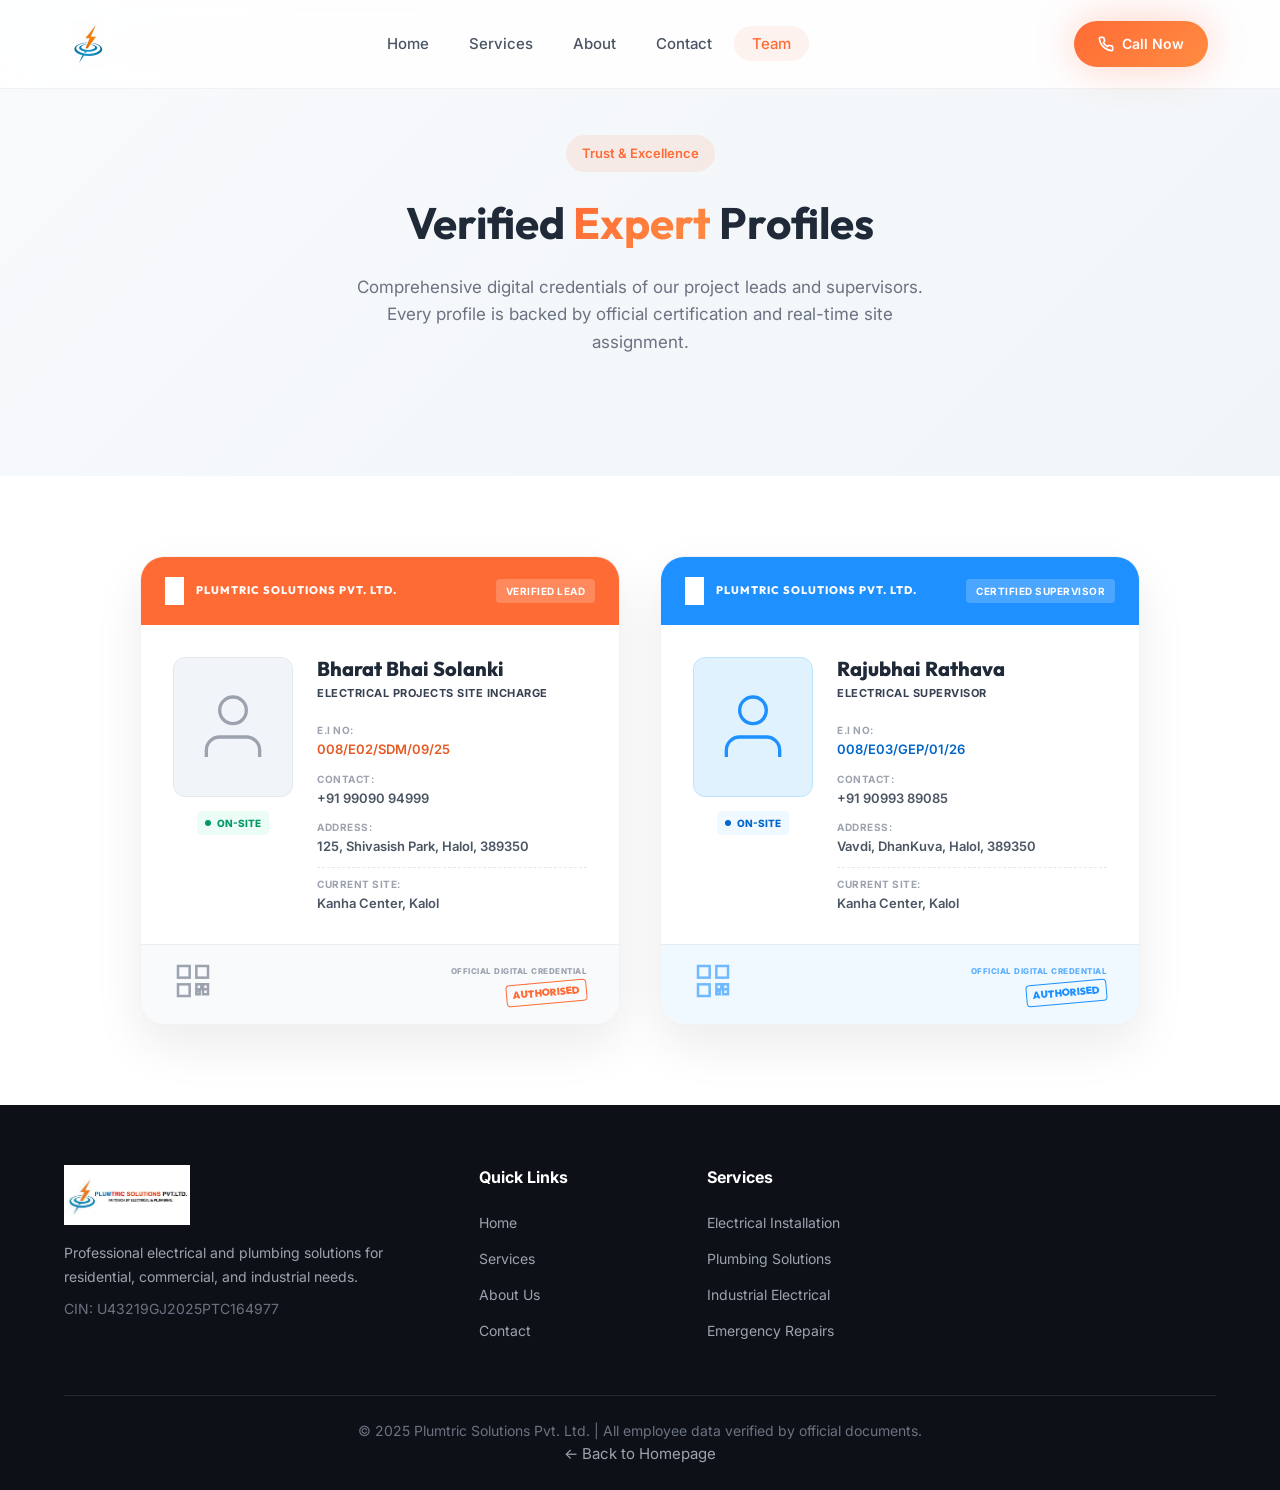
==== commit e1090785: "changes" ====
--- a/profiles.html
+++ b/profiles.html
@@ -35,10 +35,10 @@
             </a>
             <ul class="nav-menu" id="nav-menu">
                 <li><a href="index.html#home" class="nav-link">Home</a></li>
-                <li><a href="index.html#services" class="nav-link">Services</a></li>
+                <li><a href="service.html" class="nav-link">Services</a></li>
                 <li><a href="index.html#about" class="nav-link">About</a></li>
+                <li><a href="index.html#contact" class="nav-link">Contact</a></li>
                 <li><a href="profiles.html" class="nav-link active">Team</a></li>
-                <li><a href="index.html#contact" class="nav-link">Contact</a></li>
             </ul>
             <a href="tel:+919316808696" class="nav-cta">
                 <svg width="16" height="16" viewBox="0 0 24 24" fill="none" stroke="currentColor" stroke-width="2.5"
@@ -286,7 +286,7 @@
                     <h4>Quick Links</h4>
                     <ul>
                         <li><a href="index.html#home">Home</a></li>
-                        <li><a href="index.html#services">Services</a></li>
+                        <li><a href="service.html">Services</a></li>
                         <li><a href="index.html#about">About Us</a></li>
                         <li><a href="index.html#contact">Contact</a></li>
                     </ul>
@@ -294,10 +294,10 @@
                 <div class="footer-services">
                     <h4>Services</h4>
                     <ul>
-                        <li><a href="index.html#services">Electrical Installation</a></li>
-                        <li><a href="index.html#services">Plumbing Solutions</a></li>
-                        <li><a href="index.html#services">Industrial Electrical</a></li>
-                        <li><a href="index.html#services">Emergency Repairs</a></li>
+                        <li><a href="service.html">Electrical Installation</a></li>
+                        <li><a href="service.html">Plumbing Solutions</a></li>
+                        <li><a href="service.html">Industrial Electrical</a></li>
+                        <li><a href="service.html">Emergency Repairs</a></li>
                     </ul>
                 </div>
             </div>
--- a/styles.css
+++ b/styles.css
@@ -214,6 +214,7 @@
 .hero {
   position: relative;
   min-height: clamp(600px, 90vh, 1000px);
+  
   display: flex;
   align-items: center;
   padding: clamp(100px, 15vh, 160px) 0 clamp(60px, 10vh, 100px);
@@ -252,8 +253,9 @@
 
 .hero-content {
   position: relative;
+  left: 5%;
   flex: 1;
-  max-width: 600px;
+  max-width: 900px; /* Increased to allow single-line title */
   padding: 0 24px;
   z-index: 2;
 }
@@ -278,9 +280,9 @@
 
 .hero-title {
   font-family: var(--font-primary);
-  font-size: clamp(2.2rem, 6vw, 4rem);
+  font-size: clamp(1.8rem, 5vw, 3.2rem); /* Slightly smaller to fit single line */
   font-weight: 800;
-  line-height: 1.1;
+  line-height: 1.2;
   color: var(--gray-900);
   margin-bottom: clamp(16px, 3vw, 24px);
   animation: fadeInUp 0.6s ease 0.1s backwards;
@@ -407,6 +409,35 @@
   width: 100%;
 }
 
+/* Service Toggle Buttons */
+.service-toggle-group {
+  display: flex;
+  justify-content: center;
+  gap: 16px;
+  margin-top: 30px;
+  margin-bottom: 20px;
+}
+
+.btn-service-toggle {
+  background: var(--white);
+  color: var(--primary-orange);
+  border: 2px solid var(--primary-orange) !important;
+  min-width: 160px;
+  box-shadow: none !important;
+}
+
+.btn-service-toggle.active {
+  background: var(--primary-gradient);
+  color: var(--white);
+  border-color: transparent !important;
+  box-shadow: var(--shadow-glow-orange) !important;
+}
+
+.btn-service-toggle:hover:not(.active) {
+  background: rgba(255, 107, 53, 0.05);
+  transform: translateY(-2px);
+}
+
 /* Hero Stats */
 .hero-stats {
   display: flex;
@@ -457,6 +488,30 @@
   overflow: hidden;
   box-shadow: var(--shadow-lg);
   animation: fadeInRight 0.8s ease 0.3s backwards;
+  width: 100%;
+  max-width: 600px;
+  aspect-ratio: 16/9; /* Set landscape aspect ratio */
+}
+
+.slider-container {
+  position: relative;
+  width: 100%;
+  height: 100%;
+}
+
+.slider-img {
+  position: absolute;
+  top: 0;
+  left: 0;
+  width: 100%;
+  height: 100%;
+  object-fit: cover;
+  opacity: 0;
+  transition: opacity 1.5s ease-in-out;
+}
+
+.slider-img.active {
+  opacity: 1;
 }
 
 .hero-image {
@@ -484,12 +539,6 @@
   top: 20%;
   left: -40px;
   animation-delay: 0s;
-}
-
-.floating-card.card-2 {
-  bottom: 20%;
-  right: -40px;
-  animation-delay: 1.5s;
 }
 
 .card-icon {
@@ -2014,3 +2063,83 @@
     flex-direction: column;
   }
 }
+
+/* ================================================
+   WORK PROCESS SECTION
+   ================================================ */
+.process-section {
+    padding: var(--section-padding);
+    background: #f8fafc;
+}
+
+.process-steps {
+    display: grid;
+    grid-template-columns: repeat(auto-fit, minmax(280px, 1fr));
+    gap: 30px;
+    margin-top: 50px;
+    counter-reset: process-counter; /* Initialize counter */
+}
+
+.process-step {
+    background: var(--white);
+    padding: 30px;
+    border-radius: var(--radius-lg);
+    box-shadow: var(--shadow-sm);
+    transition: var(--transition-normal);
+    position: relative;
+    overflow: hidden;
+    z-index: 1;
+    border: 1px solid var(--gray-200);
+}
+
+.process-step:hover {
+    transform: translateY(-8px);
+    box-shadow: var(--shadow-md);
+    border-color: transparent;
+}
+
+.process-step::before {
+    counter-increment: process-counter;
+    content: "0" counter(process-counter);
+    position: absolute;
+    top: -10px;
+    right: -10px;
+    font-size: 80px;
+    font-weight: 800;
+    color: rgba(0, 0, 0, 0.03);
+    font-family: var(--font-primary);
+    z-index: -1;
+    line-height: 1;
+}
+
+.step-icon {
+    width: 60px;
+    height: 60px;
+    background: rgba(255, 107, 53, 0.1);
+    color: var(--primary-orange);
+    border-radius: 50%;
+    display: flex;
+    align-items: center;
+    justify-content: center;
+    margin-bottom: 20px;
+    font-size: 24px;
+}
+
+.process-step:nth-child(even) .step-icon {
+    background: rgba(30, 144, 255, 0.1);
+    color: var(--primary-blue);
+}
+
+.step-title {
+    font-family: var(--font-primary);
+    font-size: 20px;
+    font-weight: 700;
+    color: var(--gray-900);
+    margin-bottom: 12px;
+}
+
+.step-desc {
+    font-size: 15px;
+    color: var(--gray-600);
+    line-height: 1.6;
+}
